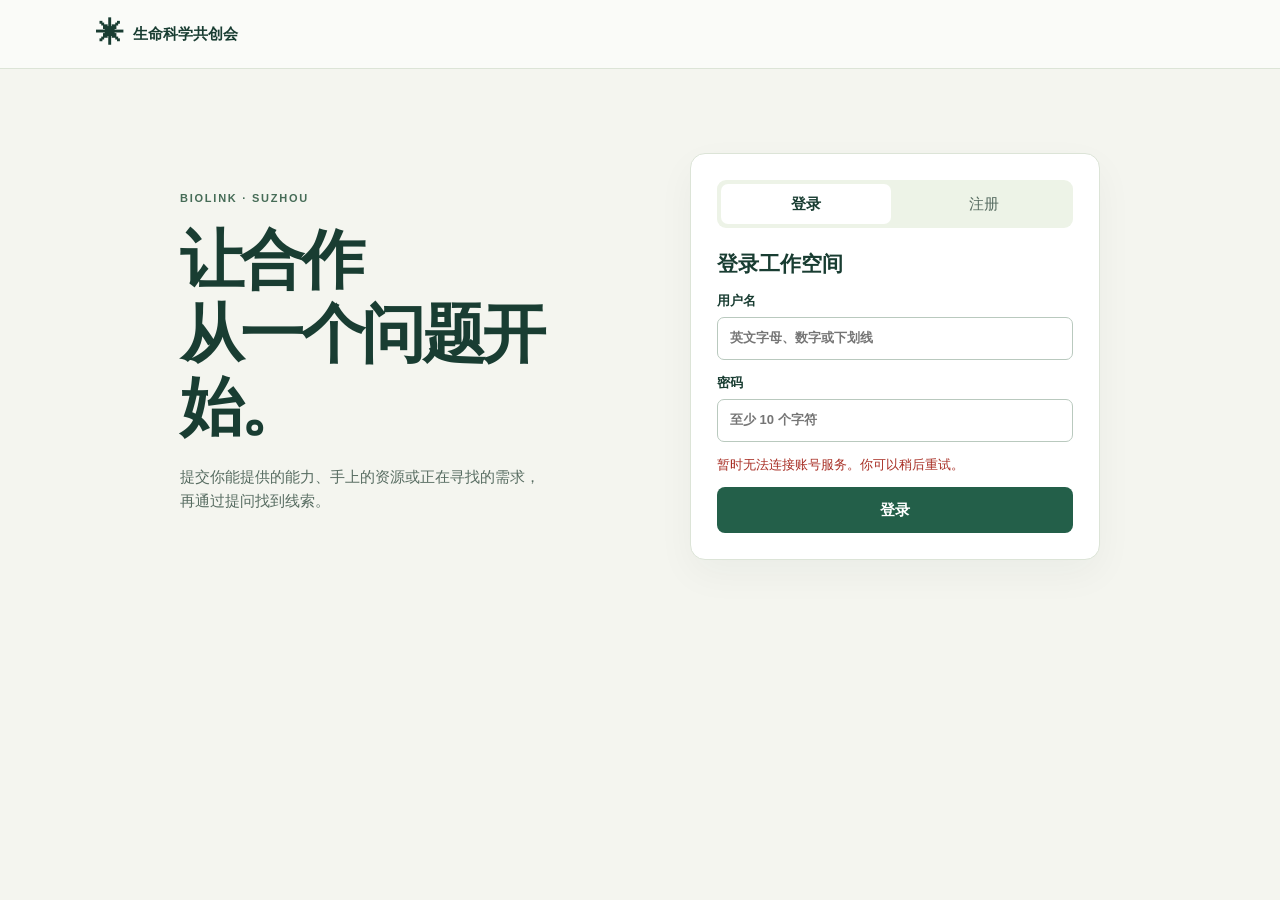
==== workspace.html @ dd8532dd "Add account login and unified BioLink workspace" ====
<!doctype html>
<html lang="zh-CN">
<head>
  <meta charset="utf-8"><meta name="viewport" content="width=device-width,initial-scale=1">
  <meta name="theme-color" content="#f4f5ef"><title>生命科学共创会 · BioLink</title>
  <link rel="stylesheet" href="style.css"><script src="app.js" defer></script>
</head>
<body>
<header><div class="bar"><div class="brand"><span aria-hidden="true">✳</span>生命科学共创会</div><div id="account" hidden><span id="username"></span><button id="logout" class="link" type="button">退出</button></div></div></header>
<main>
  <p id="loading" role="status">正在连接工作空间…</p>
  <section id="auth" class="auth" hidden>
    <div class="intro"><span class="kicker">BIOLINK · SUZHOU</span><h1>让合作<br>从一个问题开始。</h1><p>提交你能提供的能力、手上的资源或正在寻找的需求，再通过提问找到线索。</p></div>
    <div class="panel auth-panel">
      <div class="tabs" aria-label="账号操作"><button id="login-mode" type="button" aria-pressed="true">登录</button><button id="register-mode" type="button" aria-pressed="false">注册</button></div>
      <h2 id="auth-title">登录工作空间</h2>
      <form id="auth-form">
        <label>用户名<input name="name" required minlength="3" maxlength="32" pattern="[A-Za-z0-9_]+" autocomplete="username" placeholder="英文字母、数字或下划线"></label>
        <label>密码<input id="password" name="password" type="password" required minlength="10" maxlength="128" autocomplete="current-password" placeholder="至少 10 个字符"></label>
        <label id="confirm-field" hidden>确认密码<input id="confirm-password" type="password" autocomplete="new-password" maxlength="128"></label>
        <p class="message" id="auth-message" role="status"></p><button class="primary full" id="auth-submit">登录</button>
      </form>
    </div>
  </section>
  <section id="workspace" hidden>
    <div class="workspace-head"><span class="kicker">BIOLINK WORKSPACE</span><h1>提交资料，提问找答案</h1></div>
    <div class="layout">
      <section class="panel entry"><h2>提交资料</h2><p class="muted">选一个分类，简单说明你能提供什么，或正在寻找什么。</p>
        <form id="entry-form">
          <fieldset><legend>资料分类</legend><div class="choices"><label><input type="radio" name="type" value="能力" checked><span>能力</span></label><label><input type="radio" name="type" value="需求"><span>需求</span></label><label><input type="radio" name="type" value="资源"><span>资源</span></label></div></fieldset>
          <label>标题<input name="title" maxlength="60" required placeholder="例如：抗体药物临床前评价"></label>
          <label>说明<textarea name="detail" maxlength="1000" rows="4" required placeholder="写下方向、可交付内容或合作条件"></textarea></label>
          <label class="check"><input name="shared" type="checkbox"><span>允许其他注册用户通过问答看到这条资料的标题和说明</span></label>
          <p class="message" id="entry-message" role="status"></p><button class="primary full">提交资料</button>
        </form>
      </section>
      <section class="panel qa"><h2>提问与回答</h2><p class="muted">可查询自己的资料，以及其他用户主动共享的资料。</p>
        <div id="thread" role="log" aria-live="polite"><div id="welcome"><p>你想找什么？</p><div class="suggestions"><button type="button" data-question="汇总我的资料">汇总我的资料</button><button type="button" data-question="有哪些临床前能力？">有哪些临床前能力？</button><button type="button" data-question="有没有跨境 BD 资源？">有没有跨境 BD 资源？</button></div></div></div>
        <form id="ask-form"><label class="sr-only" for="question">你的问题</label><input id="question" name="question" maxlength="300" required placeholder="输入问题，例如：有哪些医疗器械注册资源？"><button class="primary">提问 ↑</button></form>
      </section>
    </div>
  </section>
</main>
</body></html>
---- style.css ----
:root{color-scheme:light;--bg:#f4f5ef;--paper:#fff;--ink:#193d32;--muted:#576c61;--line:#dce4d7;--soft:#edf3e7;--accent:#235f49;font:15px/1.6 Inter,'Segoe UI','Microsoft YaHei',sans-serif}*{box-sizing:border-box}[hidden]{display:none!important}body{margin:0;background:var(--bg);color:var(--ink)}header{background:#fafbf8;border-bottom:1px solid var(--line)}.bar{max-width:1140px;margin:auto;min-height:68px;display:flex;align-items:center;justify-content:space-between;padding:0 26px;gap:16px}.brand{display:flex;align-items:center;gap:9px;font-weight:750}.brand span{font-size:28px;line-height:1}.link{padding:6px 10px;background:transparent;color:var(--accent);border:0}.bar #account{display:flex;align-items:center;gap:12px;overflow-wrap:anywhere}main{max-width:1140px;margin:0 auto;padding:48px 26px 64px}.auth{display:grid;grid-template-columns:1fr minmax(320px,410px);gap:62px;align-items:center;margin:36px auto 0;max-width:920px}.intro{padding:24px 0}.kicker{font-size:11px;letter-spacing:.16em;font-weight:700;color:#466c57}.intro h1{font-size:clamp(38px,6vw,64px);line-height:1.15;letter-spacing:-.055em;margin:15px 0 20px}.intro p{max-width:360px;color:var(--muted)}.panel{background:var(--paper);border:1px solid var(--line);border-radius:15px;padding:26px}.auth-panel{box-shadow:0 14px 38px #1d38230b}.tabs,.choices,.suggestions{display:flex;gap:8px;flex-wrap:wrap}.tabs{background:var(--soft);border-radius:9px;padding:4px;margin-bottom:22px}.tabs button{flex:1;border:0;background:transparent;border-radius:7px;color:var(--muted);padding:8px}.tabs button[aria-pressed=true]{background:white;color:var(--ink);font-weight:650}.workspace-head{margin-bottom:24px}.workspace-head h1{font-size:clamp(26px,5vw,43px);margin:6px 0;line-height:1.25}.layout{display:grid;grid-template-columns:minmax(0,340px) minmax(0,1fr);gap:20px;align-items:start}h2{font-size:21px;line-height:1.35;margin:0 0 7px}.muted{color:var(--muted);font-size:13px;margin:0 0 16px}button,input,textarea{font:inherit}button{cursor:pointer}button:disabled{cursor:wait;opacity:.65}label,legend{font-size:13px;font-weight:650}form>label{display:block;margin:13px 0}input:not([type=checkbox]):not([type=radio]),textarea{width:100%;display:block;padding:10px 12px;color:var(--ink);background:#fff;border:1px solid #b9c9be;border-radius:7px;margin-top:5px;min-width:0}textarea{resize:vertical}input:focus-visible,textarea:focus-visible,button:focus-visible{outline:2px solid #217756;outline-offset:2px}.primary{background:var(--accent);color:#fff;border:0;border-radius:8px;padding:11px 16px;font-weight:650;white-space:nowrap}.primary:hover{background:#194b39}.full{width:100%}.message{min-height:1.6em;margin:8px 0 12px;font-size:13px;color:#335a44}.message.error{color:#a82f25}fieldset{border:0;padding:0;margin:0 0 8px}legend{padding:0;margin-bottom:6px}.choices label{position:relative;flex:1}.choices input{position:absolute;opacity:0}.choices span{display:block;text-align:center;padding:7px 9px;border:1px solid var(--line);border-radius:6px;cursor:pointer}.choices input:checked+span{background:var(--soft);border-color:#7fa38d}.choices input:focus-visible+span{outline:2px solid #217756;outline-offset:2px}form>.check{display:flex;align-items:flex-start;gap:8px;font-weight:400;color:var(--muted)}.check input{margin-top:4px;accent-color:var(--accent)}#thread{min-height:272px;max-height:55vh;overflow:auto;display:flex;flex-direction:column;gap:13px;padding:10px 4px 10px 0;overscroll-behavior:contain}#welcome{margin:auto;text-align:center;color:var(--muted)}#welcome p{font-size:20px;color:var(--ink);font-weight:650}.suggestions{justify-content:center}.suggestions button,.source button{background:var(--soft);border:1px solid var(--line);color:var(--ink);border-radius:6px;padding:6px 10px;font-size:12px}.bubble{max-width:94%;padding:12px 15px;border-radius:11px;background:#f1f5ee;white-space:pre-wrap;overflow-wrap:anywhere}.bubble.user{margin-left:auto;background:#235f49;color:white}.source{padding:10px 0;border-top:1px solid #cddbcf;margin-top:9px;white-space:normal}.source p{margin:4px 0;font-size:13px;white-space:pre-wrap}.source small{color:var(--muted)}#ask-form{display:flex;align-items:stretch;gap:8px;margin-top:14px}#ask-form input{margin:0}.sr-only{position:absolute;width:1px;height:1px;overflow:hidden;clip-path:inset(50%);white-space:nowrap}@media(max-width:740px){main{padding:25px 16px 40px}.bar{padding:0 16px}.auth,.layout{grid-template-columns:1fr;gap:16px;margin:0 auto}.auth{max-width:440px}.intro{padding:0}.intro h1{margin:8px 0;font-size:37px}.intro h1 br{display:none}.panel{padding:18px}#thread{min-height:200px}}
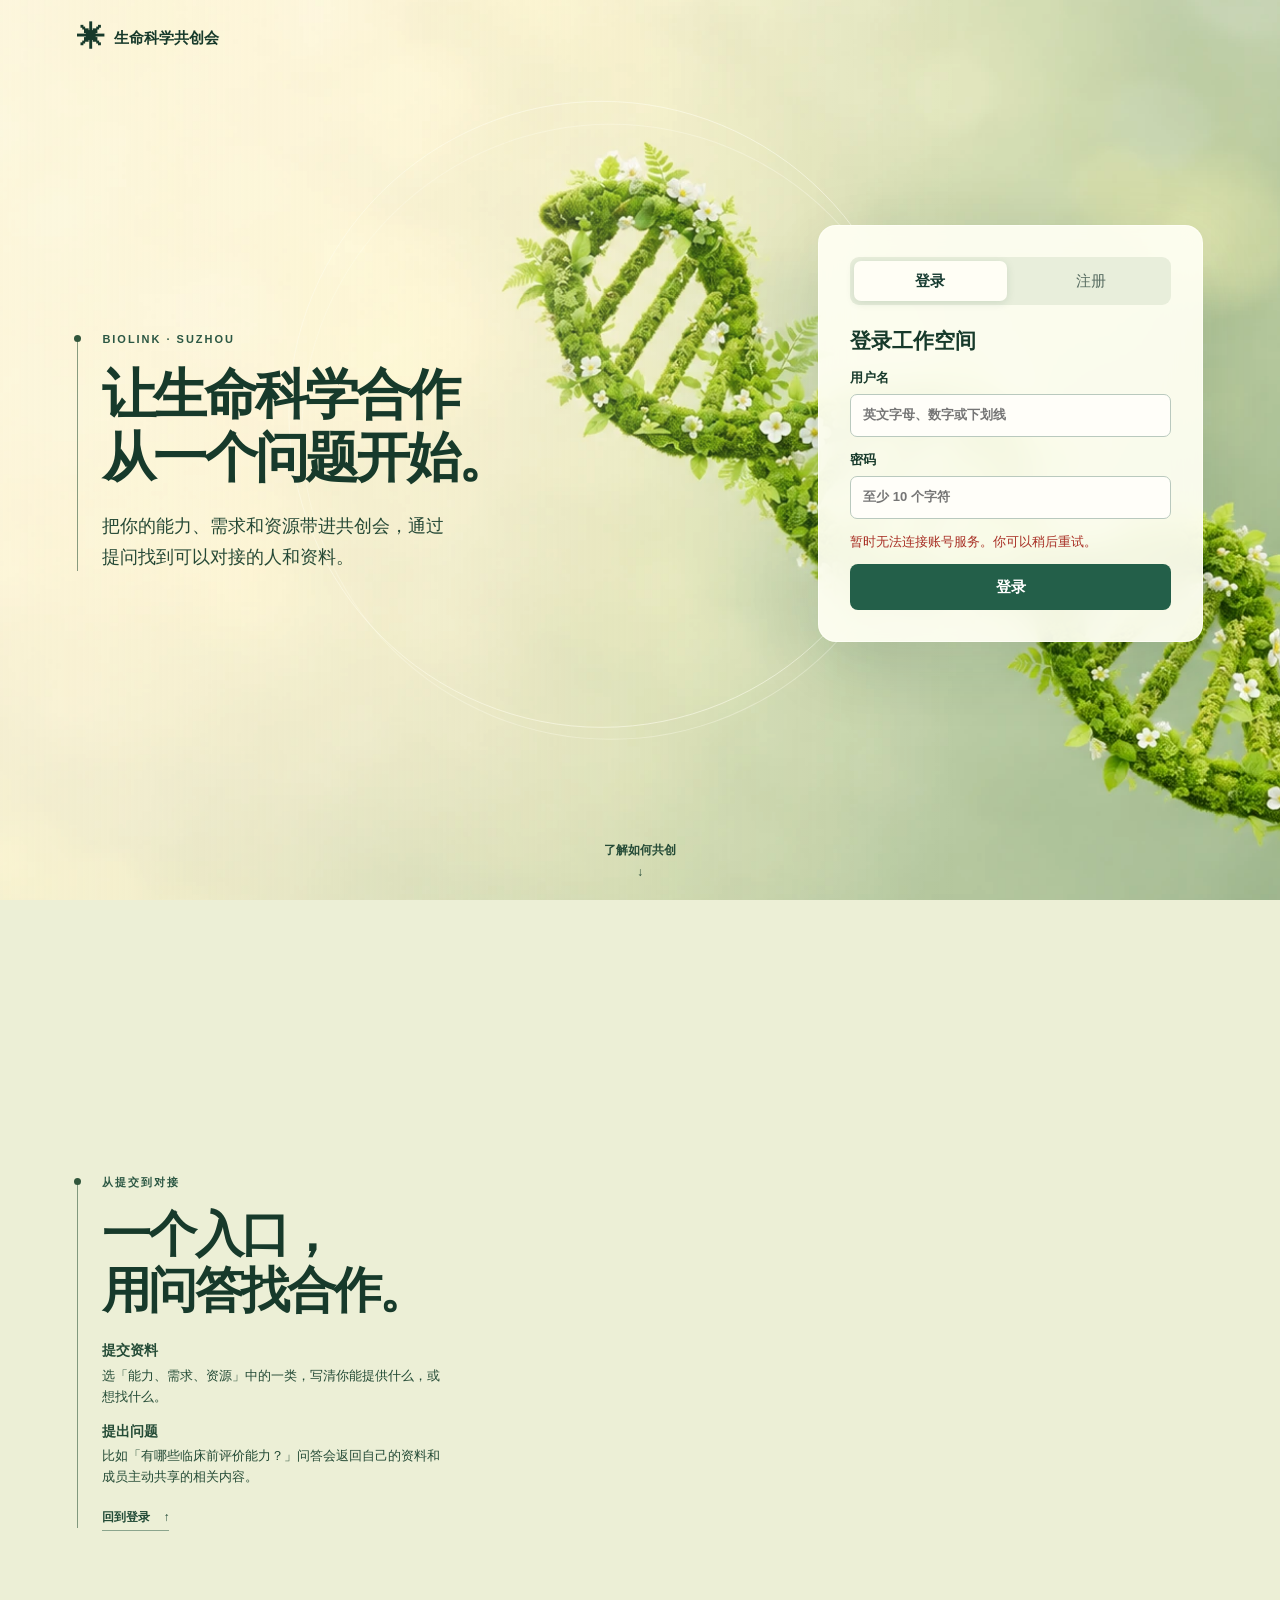
==== commit 08ba0eef: "Apply BioLink DNA artwork and smooth login-page scrolling" ====
--- a/workspace.html
+++ b/workspace.html
@@ -3,15 +3,28 @@
 <head>
   <meta charset="utf-8"><meta name="viewport" content="width=device-width,initial-scale=1">
   <meta name="theme-color" content="#f4f5ef"><title>生命科学共创会 · BioLink</title>
-  <link rel="stylesheet" href="style.css"><script src="app.js" defer></script>
+  <link rel="stylesheet" href="style.css"><link rel="stylesheet" href="landing.css"><script src="app.js" defer></script>
 </head>
 <body>
 <header><div class="bar"><div class="brand"><span aria-hidden="true">✳</span>生命科学共创会</div><div id="account" hidden><span id="username"></span><button id="logout" class="link" type="button">退出</button></div></div></header>
 <main>
   <p id="loading" role="status">正在连接工作空间…</p>
   <section id="auth" class="auth" hidden>
-    <div class="intro"><span class="kicker">BIOLINK · SUZHOU</span><h1>让合作<br>从一个问题开始。</h1><p>提交你能提供的能力、手上的资源或正在寻找的需求，再通过提问找到线索。</p></div>
-    <div class="panel auth-panel">
+    <div class="landing-art" aria-hidden="true">
+      <div class="landing-image landing-image--hero"></div>
+      <div class="landing-image landing-image--second"></div>
+      <div class="landing-orbit"></div>
+      <div class="landing-wash"></div>
+    </div>
+    <div class="landing-grid">
+      <section class="landing-scene landing-scene--first" aria-labelledby="landing-title">
+        <div class="landing-copy">
+          <p class="landing-eyebrow">BIOLINK · SUZHOU</p>
+          <h1 id="landing-title">让生命科学合作<br>从一个问题开始。</h1>
+          <p class="landing-lede">把你的能力、需求和资源带进共创会，通过提问找到可以对接的人和资料。</p>
+        </div>
+      </section>
+      <div class="landing-form-slot"><div class="panel auth-panel" id="auth-panel">
       <div class="tabs" aria-label="账号操作"><button id="login-mode" type="button" aria-pressed="true">登录</button><button id="register-mode" type="button" aria-pressed="false">注册</button></div>
       <h2 id="auth-title">登录工作空间</h2>
       <form id="auth-form">
@@ -20,6 +33,19 @@
         <label id="confirm-field" hidden>确认密码<input id="confirm-password" type="password" autocomplete="new-password" maxlength="128"></label>
         <p class="message" id="auth-message" role="status"></p><button class="primary full" id="auth-submit">登录</button>
       </form>
+      </div></div>
+      <a class="landing-browse" href="#how-it-works">了解如何共创 <span aria-hidden="true">↓</span></a>
+      <section id="how-it-works" class="landing-scene landing-scene--second" aria-labelledby="landing-how-title">
+        <div class="landing-copy">
+          <p class="landing-eyebrow">从提交到对接</p>
+          <h2 id="landing-how-title">一个入口，<br>用问答找合作。</h2>
+          <dl class="landing-steps">
+            <div><dt>提交资料</dt><dd>选「能力、需求、资源」中的一类，写清你能提供什么，或想找什么。</dd></div>
+            <div><dt>提出问题</dt><dd>比如「有哪些临床前评价能力？」问答会返回自己的资料和成员主动共享的相关内容。</dd></div>
+          </dl>
+          <a class="landing-return" href="#auth">回到登录 <span aria-hidden="true">↑</span></a>
+        </div>
+      </section>
     </div>
   </section>
   <section id="workspace" hidden>
--- a/landing.css
+++ b/landing.css
@@ -0,0 +1,73 @@
+body.is-landing { background: #ecefd6; color: #173a2b; }
+html:has(body.is-landing) { scroll-behavior: smooth; }
+body.is-landing > header { position: absolute; z-index: 2; inset: 0 0 auto; background: transparent; border: 0; }
+body.is-landing .bar { max-width: 1440px; padding-inline: clamp(24px, 6vw, 92px); min-height: 76px; }
+body.is-landing > main { max-width: none; padding: 0; }
+
+#auth.auth { position: relative; isolation: isolate; display: block; max-width: none; margin: 0; }
+.landing-art { position: fixed; z-index: -1; inset: 0; overflow: hidden; pointer-events: none; background: linear-gradient(112deg, #fff6da, #eff0d6 50%, #a8bea1); }
+.landing-image { position: absolute; inset: -12% -4%; background-repeat: no-repeat; background-size: cover; }
+.landing-image--hero { background-image: url('dna-hero.webp'); background-position: center 49%; transform: translate3d(0, var(--hero-y, 0%), 0); }
+.landing-image--second { background-image: url('dna-engine.webp'); background-position: center 48%; opacity: var(--blend, 0); transform: translate3d(0, var(--next-y, 8%), 0); }
+.landing-wash { position: absolute; inset: 0; background: linear-gradient(90deg,#faf5db83, #faf5db14 53%, transparent 75%); }
+.landing-orbit { position: absolute; width: min(49vw, 70svh); aspect-ratio: 1; left: 47%; top: 46%; border: 1px solid #fffff28a; border-radius: 50%; transform: translate(-50%, calc(-50% + var(--orbit-y, 0vh))); }
+.landing-orbit::after { content: ''; position: absolute; inset: 3.5% -1% -2% 2%; border-radius: 50%; border: 1px solid #ffffef59; }
+
+.landing-grid { position: relative; display: grid; grid-template-columns: minmax(0,1fr) minmax(308px,385px); grid-template-rows: minmax(100svh, auto) minmax(100svh, auto); gap: 0 clamp(38px,9vw,156px); width: min(100% - clamp(48px, 12vw, 184px), 1256px); margin: auto; }
+.landing-scene { display: grid; align-items: center; min-width: 0; padding-block: 100px 95px; }
+.landing-scene--first { grid-area: 1 / 1; }
+.landing-scene--second { grid-area: 2 / 1; }
+.landing-copy { position: relative; max-width: 590px; padding-left: clamp(16px, 2vw, 27px); }
+.landing-copy::before { content: ''; position: absolute; left: 0; top: 7px; bottom: 3px; width: 1px; background: #31563c91; }
+.landing-copy::after { content: ''; position: absolute; left: -3px; top: 4px; width: 7px; height: 7px; border-radius: 50%; background: #31563c; }
+.landing-eyebrow { margin: 0 0 14px; font-size: 11px; font-weight: 750; letter-spacing: .18em; color: #2b5743; }
+.landing-copy h1,.landing-copy h2 { margin: 0; font-weight: 680; font-size: clamp(34px, 4.25vw, 66px); line-height: 1.16; letter-spacing: -.06em; }
+.landing-copy h2 { font-size: clamp(31px, 3.8vw, 59px); }
+.landing-lede { max-width: 350px; margin: 22px 0 0; color: #264936; font-size: clamp(14px, 1.45vw, 18px); line-height: 1.75; }
+.landing-browse { position: absolute; z-index: 1; left: 50%; top: calc(100svh - 64px); transform: translateX(-50%); display: grid; justify-items: center; gap: 3px; color: #254b37; font-size: 12px; font-weight: 650; padding: 5px 11px; text-decoration: none; }
+.landing-browse span,.landing-return span { transition: transform 160ms ease-out; }
+.landing-browse:hover span { transform: translateY(3px); }
+.landing-steps { margin: 21px 0 16px; max-width: 345px; color: #244b36; }
+.landing-steps div + div { margin-top: 12px; }
+.landing-steps dt { font-weight: 750; font-size: 14px; }
+.landing-steps dd { margin: 3px 0 0; font-size: 13px; line-height: 1.65; }
+.landing-return { display: inline-flex; align-items: center; gap: 13px; color: #214a36; font-size: 12px; font-weight: 750; text-decoration: none; border-bottom: 1px solid #34634d86; padding-bottom: 3px; }
+.landing-return:hover span { transform: translateY(-3px); }
+
+.landing-form-slot { grid-area: 1 / 2 / 3 / 3; position: sticky; top: clamp(90px, 25svh, 270px); align-self: start; z-index: 1; }
+.landing-form-slot .auth-panel { padding: clamp(21px, 2.55vw, 31px); border-radius: 18px; border: 1px solid #fffff8c9; background: #fffff4eb; box-shadow: 0 20px 70px #123c2922; backdrop-filter: blur(16px); }
+.landing-form-slot .tabs { background: #e8eedb; }
+.landing-form-slot .tabs button[aria-pressed=true] { background: #fffef5; box-shadow: 0 2px 8px #1b4e3020; }
+.landing-form-slot input { background: #fffef9 !important; }
+
+@media (max-width: 900px) {
+  .landing-grid { gap: 0 30px; }
+  .landing-copy h1,.landing-copy h2 { letter-spacing: -.065em; }
+}
+@media (max-width: 740px) {
+  body.is-landing .bar { min-height: 65px; padding-inline: 20px; }
+  .landing-grid { width: min(100% - 36px, 465px); grid-template-columns: minmax(0, 1fr); grid-template-rows: auto auto auto auto; gap: 0; }
+  .landing-scene--first { grid-area: 1 / 1; padding: 100px 0 28px; }
+  .landing-scene--second { grid-area: 4 / 1; padding: 77px 0; min-height: 83svh; }
+  .landing-form-slot { grid-area: 2 / 1; position: static; }
+  .landing-browse { grid-area: 3 / 1; position: static; justify-self: center; transform: none; margin: 12px 0 10px; }
+  .landing-copy { padding-left: 15px; }
+  .landing-copy h1,.landing-copy h2 { font-size: clamp(31px, 8.25vw, 42px); }
+  .landing-eyebrow { margin-bottom: 10px; }
+  .landing-lede { margin-top: 12px; max-width: 300px; font-size: 14px; }
+  .landing-image--hero { inset: 8% -4% -12%; background-position: 54% 55%; }
+  .landing-image--second { background-position: 46% center; }
+  .landing-wash { background: linear-gradient(95deg,#faf5dcb5, #faf5dc76 52%, #faf5dc17); }
+  .landing-orbit { width: 76vw; left: 58%; top: 47%; }
+  .landing-form-slot .auth-panel { padding: 20px; }
+}
+@media (max-height: 630px) and (min-width: 741px) {
+  .landing-form-slot { top: 78px; }
+  .landing-grid { grid-template-rows: minmax(max(100svh, 545px), auto) minmax(100svh, auto); }
+  .landing-browse { top: calc(max(100svh, 545px) - 56px); }
+}
+@media (prefers-reduced-motion: reduce) {
+  html:has(body.is-landing) { scroll-behavior: auto; }
+  .landing-image,.landing-orbit,.landing-browse span,.landing-return span { transition: none; }
+  .landing-image--hero,.landing-image--second { transform: none; }
+}
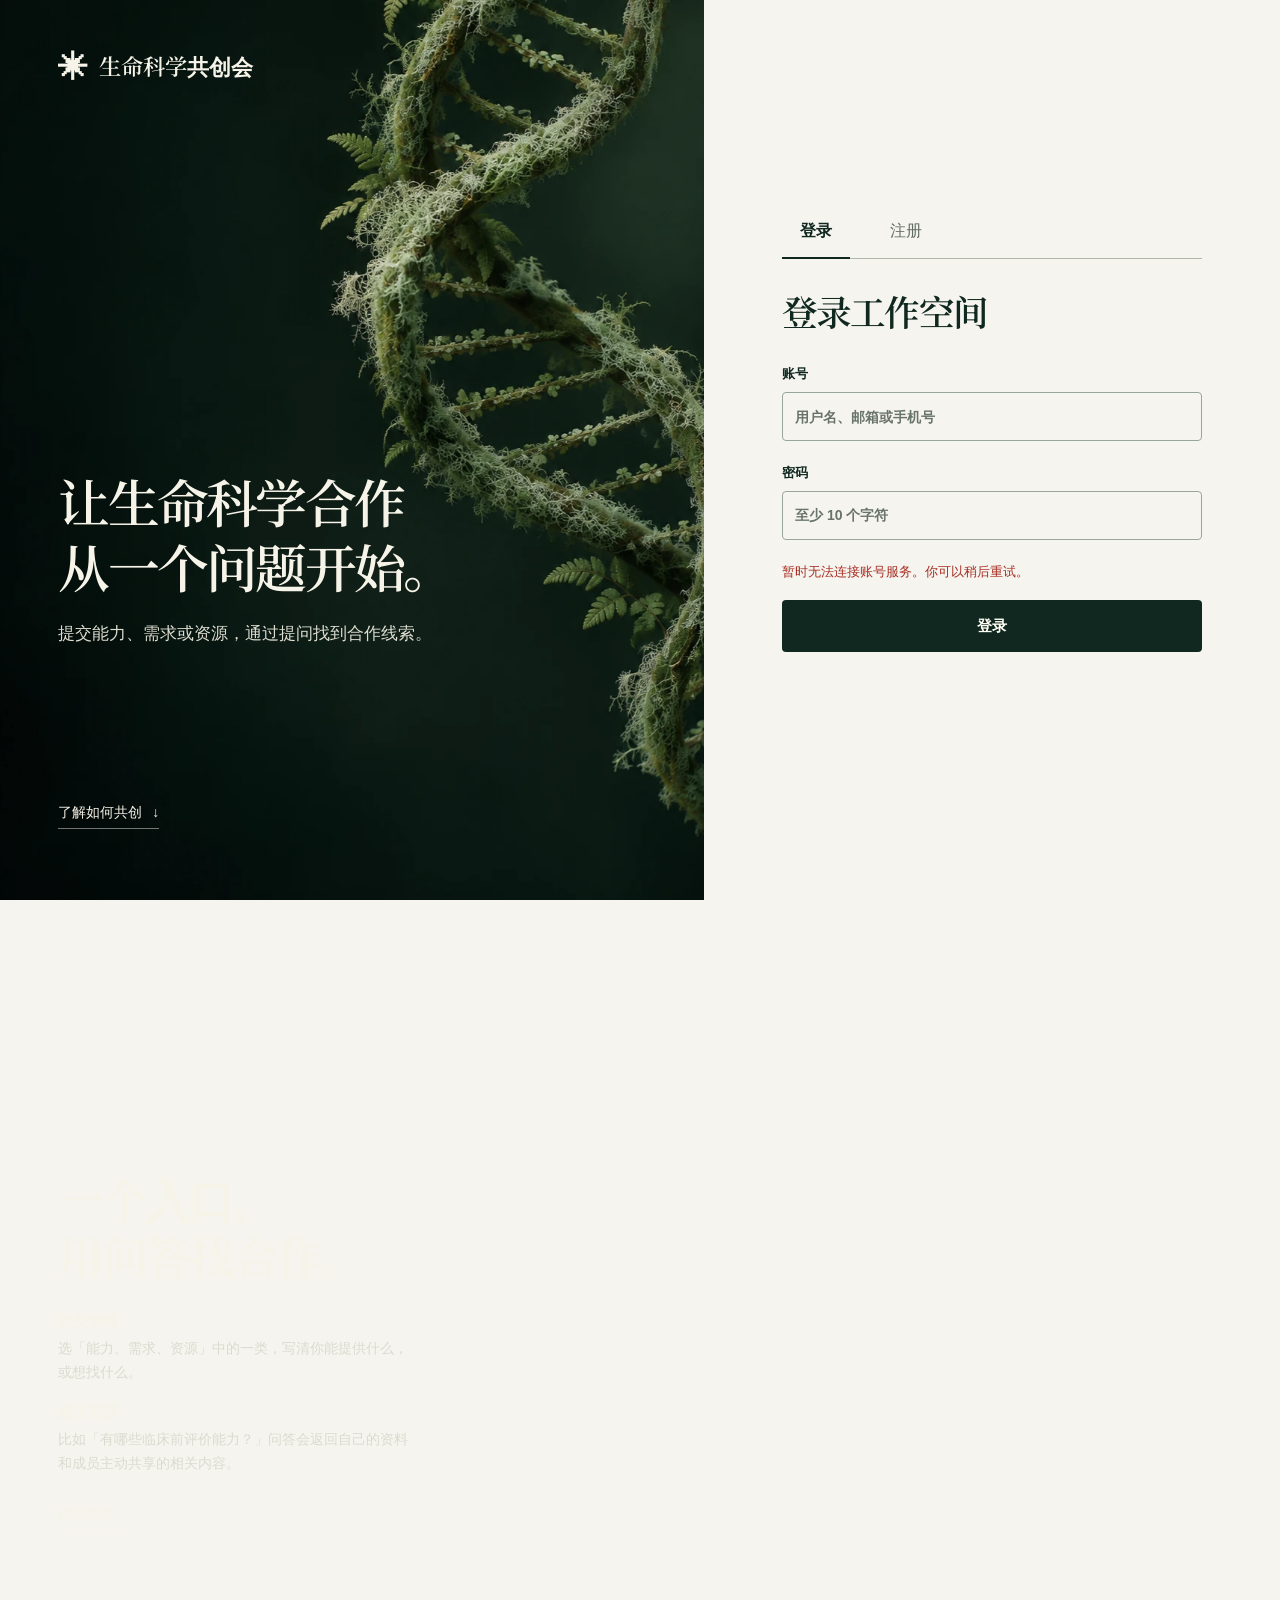
==== commit 9aa73387: "Redesign login and add verified email and phone registration" ====
--- a/workspace.html
+++ b/workspace.html
@@ -11,24 +11,31 @@
   <p id="loading" role="status">正在连接工作空间…</p>
   <section id="auth" class="auth" hidden>
     <div class="landing-art" aria-hidden="true">
-      <div class="landing-image landing-image--hero"></div>
-      <div class="landing-image landing-image--second"></div>
-      <div class="landing-orbit"></div>
-      <div class="landing-wash"></div>
+      <div class="landing-image"></div>
     </div>
     <div class="landing-grid">
       <section class="landing-scene landing-scene--first" aria-labelledby="landing-title">
         <div class="landing-copy">
-          <p class="landing-eyebrow">BIOLINK · SUZHOU</p>
           <h1 id="landing-title">让生命科学合作<br>从一个问题开始。</h1>
-          <p class="landing-lede">把你的能力、需求和资源带进共创会，通过提问找到可以对接的人和资料。</p>
+          <p class="landing-lede">提交能力、需求或资源，通过提问找到合作线索。</p>
         </div>
       </section>
       <div class="landing-form-slot"><div class="panel auth-panel" id="auth-panel">
       <div class="tabs" aria-label="账号操作"><button id="login-mode" type="button" aria-pressed="true">登录</button><button id="register-mode" type="button" aria-pressed="false">注册</button></div>
       <h2 id="auth-title">登录工作空间</h2>
       <form id="auth-form">
-        <label>用户名<input name="name" required minlength="3" maxlength="32" pattern="[A-Za-z0-9_]+" autocomplete="username" placeholder="英文字母、数字或下划线"></label>
+        <fieldset id="register-methods" hidden><legend class="sr-only">注册方式</legend><div class="register-methods">
+          <label><input type="radio" name="channel" value="email"><span>邮箱</span></label>
+          <label><input type="radio" name="channel" value="sms"><span>手机号</span></label>
+          <label id="legacy-method"><input type="radio" name="channel" value="username" checked><span>用户名</span></label>
+        </div></fieldset>
+        <label><span id="identity-label">账号</span><input id="identity" name="name" required maxlength="254" autocomplete="username" placeholder="用户名、邮箱或手机号"></label>
+        <div id="verification-field" hidden>
+          <label for="verification-code">验证码</label><div class="verification-row">
+            <input id="verification-code" name="code" inputmode="numeric" autocomplete="one-time-code" pattern="[0-9]{4,10}" maxlength="10" placeholder="输入收到的验证码"><button id="send-code" type="button">发送验证码</button>
+          </div>
+          <p class="message" id="verification-message" role="status"></p>
+        </div>
         <label>密码<input id="password" name="password" type="password" required minlength="10" maxlength="128" autocomplete="current-password" placeholder="至少 10 个字符"></label>
         <label id="confirm-field" hidden>确认密码<input id="confirm-password" type="password" autocomplete="new-password" maxlength="128"></label>
         <p class="message" id="auth-message" role="status"></p><button class="primary full" id="auth-submit">登录</button>
@@ -37,7 +44,6 @@
       <a class="landing-browse" href="#how-it-works">了解如何共创 <span aria-hidden="true">↓</span></a>
       <section id="how-it-works" class="landing-scene landing-scene--second" aria-labelledby="landing-how-title">
         <div class="landing-copy">
-          <p class="landing-eyebrow">从提交到对接</p>
           <h2 id="landing-how-title">一个入口，<br>用问答找合作。</h2>
           <dl class="landing-steps">
             <div><dt>提交资料</dt><dd>选「能力、需求、资源」中的一类，写清你能提供什么，或想找什么。</dd></div>
--- a/landing.css
+++ b/landing.css
@@ -1,73 +1,88 @@
-body.is-landing { background: #ecefd6; color: #173a2b; }
+@font-face {
+  font-family: 'BioLink Song';
+  src: url('biolink-serif.woff2') format('woff2');
+  font-weight: 600;
+  font-display: swap;
+}
+body.is-landing {
+  --paper: #f5f4ee;
+  --forest: #102820;
+  --ivory: #f6f3e8;
+  --line: #bfc5b9;
+  --edge: clamp(32px, 4.55vw, 75px);
+  --split: 55%;
+  --editorial: 'BioLink Song', 'Songti SC', SimSun, 'Noto Serif CJK SC', serif;
+  background: var(--paper);
+  color: var(--forest);
+}
 html:has(body.is-landing) { scroll-behavior: smooth; }
-body.is-landing > header { position: absolute; z-index: 2; inset: 0 0 auto; background: transparent; border: 0; }
-body.is-landing .bar { max-width: 1440px; padding-inline: clamp(24px, 6vw, 92px); min-height: 76px; }
+body.is-landing > header { position: absolute; z-index: 2; inset: 0 0 auto; background: none; border: 0; pointer-events: none; }
+body.is-landing .bar { max-width: none; padding: clamp(25px, 5.3vh, 58px) var(--edge) 0; min-height: 0; }
+body.is-landing .brand { color: var(--ivory); font-family: var(--editorial); font-weight: 600; font-size: clamp(16px, 1.74vw, 27px); gap: 11px; }
+body.is-landing .brand span { font-size: 1.35em; }
 body.is-landing > main { max-width: none; padding: 0; }
 
 #auth.auth { position: relative; isolation: isolate; display: block; max-width: none; margin: 0; }
-.landing-art { position: fixed; z-index: -1; inset: 0; overflow: hidden; pointer-events: none; background: linear-gradient(112deg, #fff6da, #eff0d6 50%, #a8bea1); }
-.landing-image { position: absolute; inset: -12% -4%; background-repeat: no-repeat; background-size: cover; }
-.landing-image--hero { background-image: url('dna-hero.webp'); background-position: center 49%; transform: translate3d(0, var(--hero-y, 0%), 0); }
-.landing-image--second { background-image: url('dna-engine.webp'); background-position: center 48%; opacity: var(--blend, 0); transform: translate3d(0, var(--next-y, 8%), 0); }
-.landing-wash { position: absolute; inset: 0; background: linear-gradient(90deg,#faf5db83, #faf5db14 53%, transparent 75%); }
-.landing-orbit { position: absolute; width: min(49vw, 70svh); aspect-ratio: 1; left: 47%; top: 46%; border: 1px solid #fffff28a; border-radius: 50%; transform: translate(-50%, calc(-50% + var(--orbit-y, 0vh))); }
-.landing-orbit::after { content: ''; position: absolute; inset: 3.5% -1% -2% 2%; border-radius: 50%; border: 1px solid #ffffef59; }
+.landing-art { position: fixed; z-index: -1; inset: 0 auto 0 0; width: var(--split); overflow: hidden; pointer-events: none; background: #0b211a; }
+.landing-image { position: absolute; inset: -6% 0; background: url('dna-editorial.webp') 52% 50% / cover no-repeat; transform: translate3d(0, var(--hero-y, 0%), 0) scale(1.04); }
+.landing-grid { position: relative; display: grid; grid-template-columns: var(--split) minmax(0, 1fr); grid-template-rows: minmax(max(100svh, 680px), auto) minmax(100svh, auto); }
+.landing-scene { min-width: 0; display: grid; color: var(--ivory); padding-inline: var(--edge) clamp(22px, 3.8vw, 62px); }
+.landing-scene--first { grid-area: 1 / 1; align-content: end; padding-block: 105px clamp(155px, 28svh, 305px); }
+.landing-scene--second { grid-area: 2 / 1; align-content: center; padding-block: 94px; }
+.landing-copy { max-width: 650px; }
+.landing-copy h1,.landing-copy h2,.landing-form-slot h2 { margin: 0; font-family: var(--editorial); font-weight: 600; letter-spacing: -.052em; line-height: 1.24; }
+.landing-copy h1 { font-size: clamp(32px, 4.05vw, 64px); }
+.landing-copy h2 { font-size: clamp(30px, 3.6vw, 54px); }
+.landing-lede { margin: 21px 0 0; color: #deded1; font-size: clamp(13px, 1.32vw, 19px); line-height: 1.72; }
+.landing-browse { grid-area: 1 / 1; z-index: 1; place-self: end start; margin: 0 0 clamp(42px, 7.9svh, 84px) var(--edge); }
+.landing-browse,.landing-return { display: inline-flex; align-items: center; gap: 10px; color: var(--ivory); font-size: 14px; text-decoration: none; padding: 0 0 5px; border-bottom: 1px solid #f6f3e877; }
+.landing-browse:hover,.landing-return:hover { border-bottom-color: var(--ivory); }
+.landing-browse:focus-visible,.landing-return:focus-visible { outline-color: var(--ivory); }
+.landing-steps { margin: 25px 0; max-width: 354px; }
+.landing-steps div + div { margin-top: 16px; }
+.landing-steps dt { font-weight: 650; font-size: 15px; }
+.landing-steps dd { margin: 4px 0 0; font-size: 14px; line-height: 1.7; color: #dadbd0; }
 
-.landing-grid { position: relative; display: grid; grid-template-columns: minmax(0,1fr) minmax(308px,385px); grid-template-rows: minmax(100svh, auto) minmax(100svh, auto); gap: 0 clamp(38px,9vw,156px); width: min(100% - clamp(48px, 12vw, 184px), 1256px); margin: auto; }
-.landing-scene { display: grid; align-items: center; min-width: 0; padding-block: 100px 95px; }
-.landing-scene--first { grid-area: 1 / 1; }
-.landing-scene--second { grid-area: 2 / 1; }
-.landing-copy { position: relative; max-width: 590px; padding-left: clamp(16px, 2vw, 27px); }
-.landing-copy::before { content: ''; position: absolute; left: 0; top: 7px; bottom: 3px; width: 1px; background: #31563c91; }
-.landing-copy::after { content: ''; position: absolute; left: -3px; top: 4px; width: 7px; height: 7px; border-radius: 50%; background: #31563c; }
-.landing-eyebrow { margin: 0 0 14px; font-size: 11px; font-weight: 750; letter-spacing: .18em; color: #2b5743; }
-.landing-copy h1,.landing-copy h2 { margin: 0; font-weight: 680; font-size: clamp(34px, 4.25vw, 66px); line-height: 1.16; letter-spacing: -.06em; }
-.landing-copy h2 { font-size: clamp(31px, 3.8vw, 59px); }
-.landing-lede { max-width: 350px; margin: 22px 0 0; color: #264936; font-size: clamp(14px, 1.45vw, 18px); line-height: 1.75; }
-.landing-browse { position: absolute; z-index: 1; left: 50%; top: calc(100svh - 64px); transform: translateX(-50%); display: grid; justify-items: center; gap: 3px; color: #254b37; font-size: 12px; font-weight: 650; padding: 5px 11px; text-decoration: none; }
-.landing-browse span,.landing-return span { transition: transform 160ms ease-out; }
-.landing-browse:hover span { transform: translateY(3px); }
-.landing-steps { margin: 21px 0 16px; max-width: 345px; color: #244b36; }
-.landing-steps div + div { margin-top: 12px; }
-.landing-steps dt { font-weight: 750; font-size: 14px; }
-.landing-steps dd { margin: 3px 0 0; font-size: 13px; line-height: 1.65; }
-.landing-return { display: inline-flex; align-items: center; gap: 13px; color: #214a36; font-size: 12px; font-weight: 750; text-decoration: none; border-bottom: 1px solid #34634d86; padding-bottom: 3px; }
-.landing-return:hover span { transform: translateY(-3px); }
+.landing-form-slot { grid-area: 1 / 2 / 3 / 3; position: sticky; top: clamp(26px, calc((100svh - 480px) / 2), 300px); align-self: start; justify-self: center; width: min(100% - clamp(44px, 10vw, 195px), 420px); }
+.landing-form-slot .auth-panel { padding: 0; border: 0; border-radius: 0; background: none; box-shadow: none; }
+.landing-form-slot .tabs { gap: 22px; padding: 0; margin: 0 0 clamp(25px, 3.4vh, 38px); border-bottom: 1px solid #b0b8aa; border-radius: 0; background: transparent; }
+.landing-form-slot .tabs button { flex: none; min-width: 68px; color: #626d62; padding: 8px 7px 13px; font-size: 16px; border-bottom: 2px solid transparent; margin-bottom: -1px; border-radius: 0; }
+.landing-form-slot .tabs button[aria-pressed=true] { background: transparent; color: var(--forest); border-bottom-color: var(--forest); }
+.landing-form-slot h2 { margin-bottom: 31px; font-size: clamp(29px, 2.78vw, 43px); }
+.landing-form-slot form > label { margin: 22px 0; color: var(--forest); }
+.landing-form-slot input:not([type=radio]) { height: 49px; margin-top: 7px; padding: 9px 12px; color: var(--forest); background: transparent; border-color: #98a59a; border-radius: 4px; font-size: 14px; }
+.landing-form-slot input::placeholder { color: #687369; }
+.landing-form-slot .primary { min-height: 52px; border-radius: 4px; background: var(--forest); color: #fffdf3; }
+.landing-form-slot .primary:hover { background: #214536; }
+.landing-form-slot .message:empty { min-height: 0; margin: 0; }
+.landing-form-slot #auth-submit { margin-top: 5px; }
+.register-methods { display: flex; gap: 18px; flex-wrap: wrap; }
+.register-methods label { cursor: pointer; color: #52635a; }
+.register-methods input { margin: 0 4px 0 0; accent-color: var(--forest); }
+.verification-row { display: grid; grid-template-columns: minmax(0, 1fr) max-content; align-items: stretch; gap: 9px; margin-top: 7px; }
+.landing-form-slot .verification-row input { margin: 0; }
+#send-code { padding: 0 11px; border: 1px solid #a2afa4; border-radius: 4px; background: transparent; color: var(--forest); font-size: 12px; }
+#send-code:disabled { cursor: default; }
+#verification-message { color: #4d5e52; }
 
-.landing-form-slot { grid-area: 1 / 2 / 3 / 3; position: sticky; top: clamp(90px, 25svh, 270px); align-self: start; z-index: 1; }
-.landing-form-slot .auth-panel { padding: clamp(21px, 2.55vw, 31px); border-radius: 18px; border: 1px solid #fffff8c9; background: #fffff4eb; box-shadow: 0 20px 70px #123c2922; backdrop-filter: blur(16px); }
-.landing-form-slot .tabs { background: #e8eedb; }
-.landing-form-slot .tabs button[aria-pressed=true] { background: #fffef5; box-shadow: 0 2px 8px #1b4e3020; }
-.landing-form-slot input { background: #fffef9 !important; }
-
-@media (max-width: 900px) {
-  .landing-grid { gap: 0 30px; }
-  .landing-copy h1,.landing-copy h2 { letter-spacing: -.065em; }
-}
 @media (max-width: 740px) {
-  body.is-landing .bar { min-height: 65px; padding-inline: 20px; }
-  .landing-grid { width: min(100% - 36px, 465px); grid-template-columns: minmax(0, 1fr); grid-template-rows: auto auto auto auto; gap: 0; }
-  .landing-scene--first { grid-area: 1 / 1; padding: 100px 0 28px; }
-  .landing-scene--second { grid-area: 4 / 1; padding: 77px 0; min-height: 83svh; }
-  .landing-form-slot { grid-area: 2 / 1; position: static; }
-  .landing-browse { grid-area: 3 / 1; position: static; justify-self: center; transform: none; margin: 12px 0 10px; }
-  .landing-copy { padding-left: 15px; }
-  .landing-copy h1,.landing-copy h2 { font-size: clamp(31px, 8.25vw, 42px); }
-  .landing-eyebrow { margin-bottom: 10px; }
-  .landing-lede { margin-top: 12px; max-width: 300px; font-size: 14px; }
-  .landing-image--hero { inset: 8% -4% -12%; background-position: 54% 55%; }
-  .landing-image--second { background-position: 46% center; }
-  .landing-wash { background: linear-gradient(95deg,#faf5dcb5, #faf5dc76 52%, #faf5dc17); }
-  .landing-orbit { width: 76vw; left: 58%; top: 47%; }
-  .landing-form-slot .auth-panel { padding: 20px; }
-}
-@media (max-height: 630px) and (min-width: 741px) {
-  .landing-form-slot { top: 78px; }
-  .landing-grid { grid-template-rows: minmax(max(100svh, 545px), auto) minmax(100svh, auto); }
-  .landing-browse { top: calc(max(100svh, 545px) - 56px); }
+  body.is-landing .bar { padding: 24px 24px 0; }
+  body.is-landing .brand { font-size: 17px; }
+  .landing-grid { grid-template-columns: minmax(0, 1fr); grid-template-rows: auto auto auto auto; background: var(--paper); }
+  .landing-art { display: none; }
+  .landing-scene { padding-inline: 24px; background: #0b211a url('dna-editorial.webp') 56% 35% / cover no-repeat; }
+  .landing-scene--first { grid-area: 1 / 1; min-height: 300px; padding-block: 93px 32px; }
+  .landing-copy h1,.landing-copy h2 { font-size: clamp(31px, 8.8vw, 43px); }
+  .landing-lede { margin-top: 12px; }
+  .landing-form-slot { grid-area: 2 / 1; width: min(100% - 48px, 430px); padding-block: 25px 31px; position: static; }
+  .landing-form-slot .tabs { margin-bottom: 19px; }
+  .landing-form-slot h2 { margin-bottom: 20px; }
+  .landing-form-slot form > label { margin: 15px 0; }
+  .landing-browse { grid-area: 3 / 1; justify-self: center; color: var(--forest); border-bottom-color: #a3b0a6; margin: 0 0 26px; }
+  .landing-browse:hover { border-bottom-color: var(--forest); }
+  .landing-scene--second { grid-area: 4 / 1; padding-block: 58px; min-height: 430px; }
 }
 @media (prefers-reduced-motion: reduce) {
   html:has(body.is-landing) { scroll-behavior: auto; }
-  .landing-image,.landing-orbit,.landing-browse span,.landing-return span { transition: none; }
-  .landing-image--hero,.landing-image--second { transform: none; }
-}
+  .landing-image { transform: none; }
+}
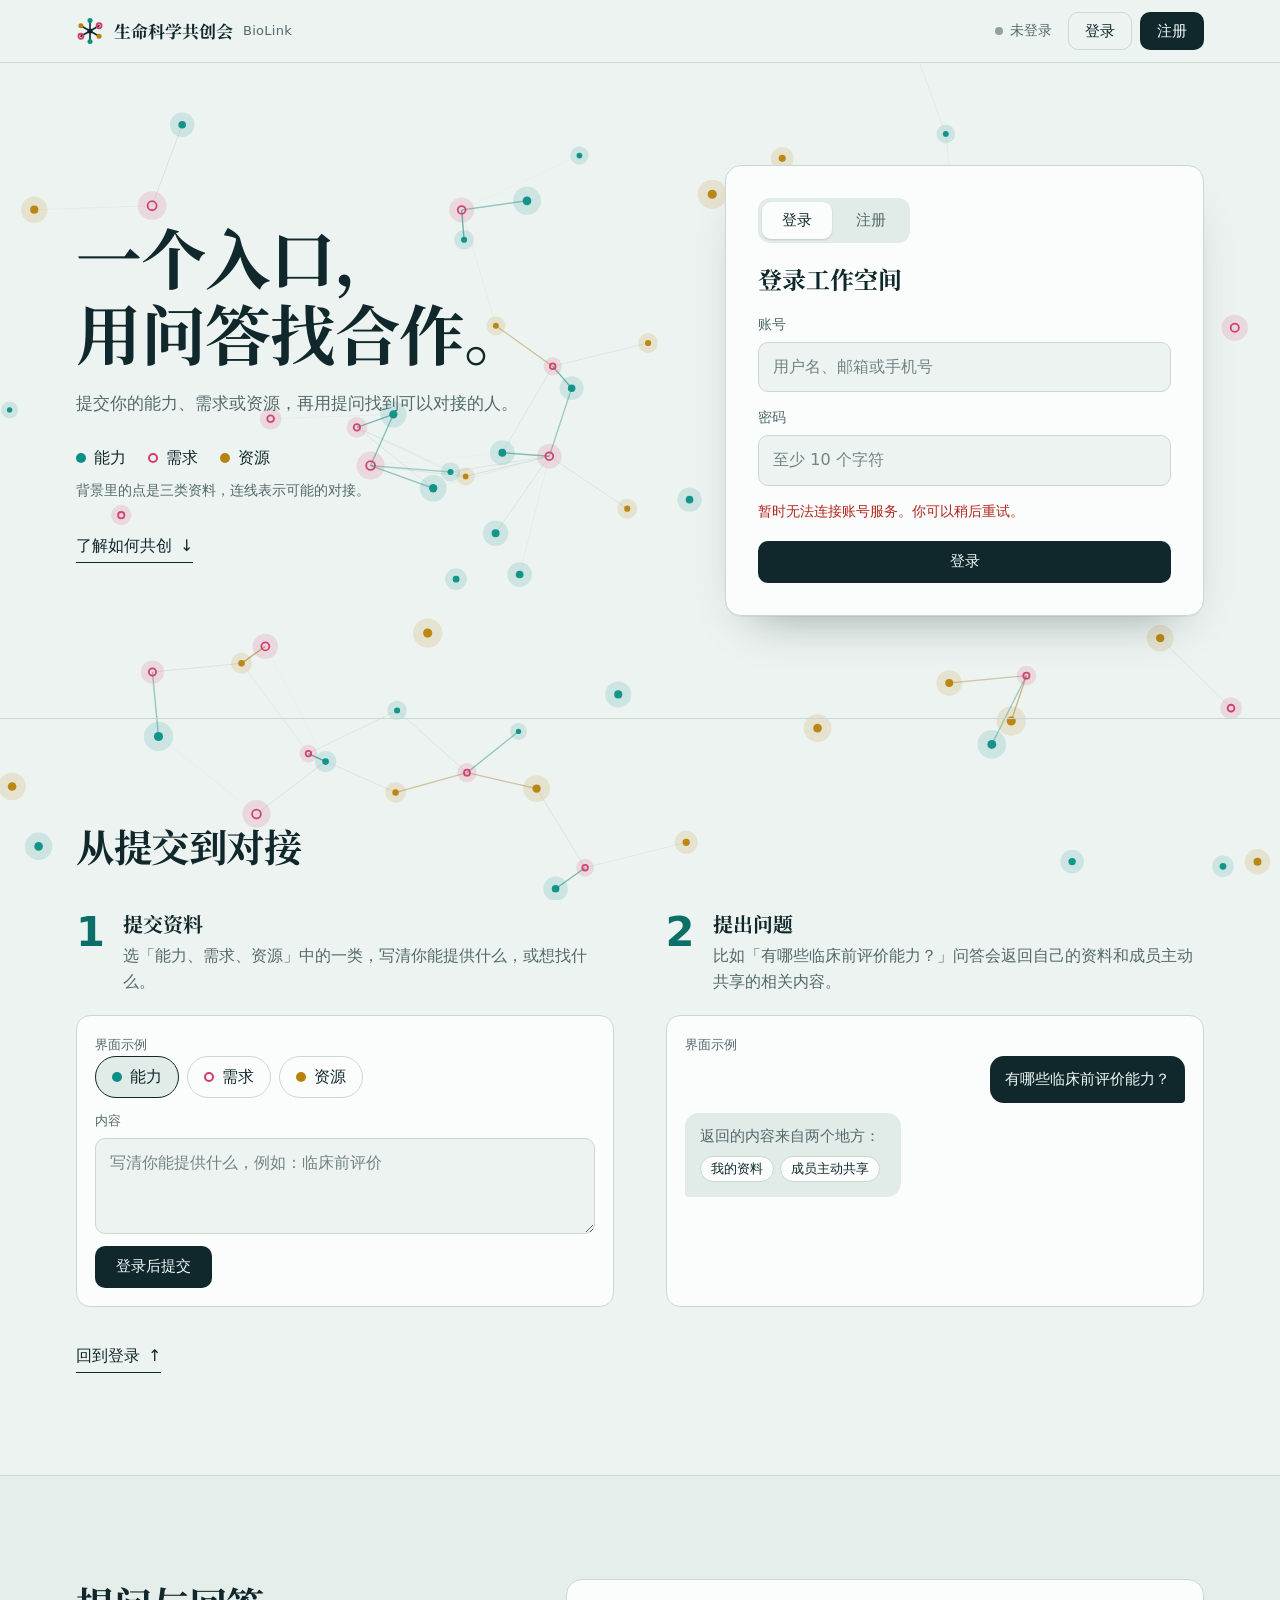
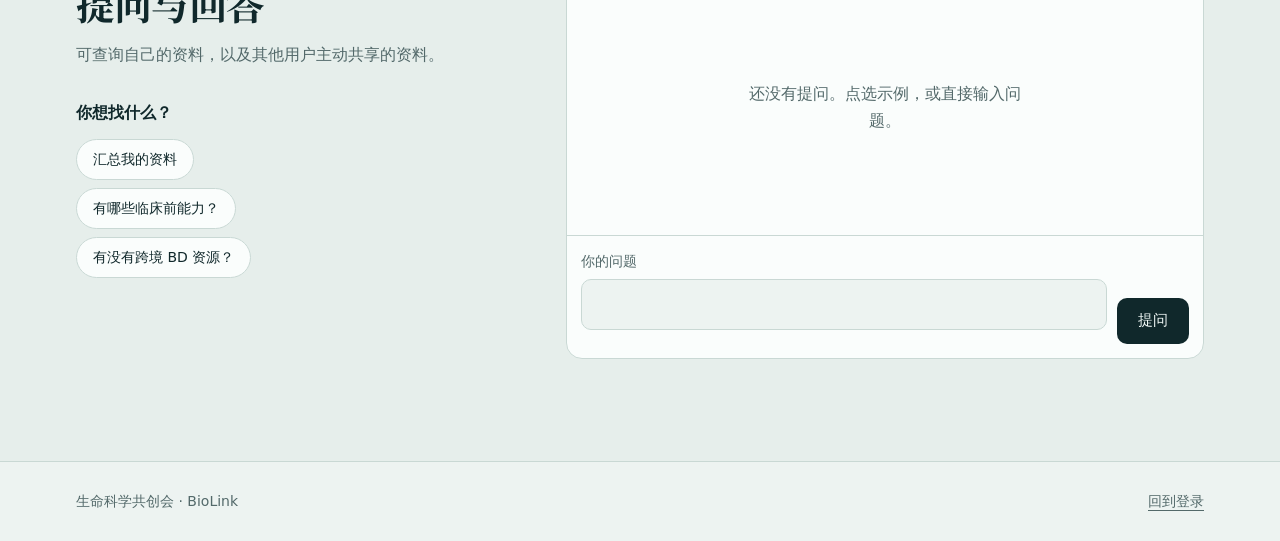
==== commit 2aa64529: "Sync Claude network interface for BioLink" ====
--- a/workspace.html
+++ b/workspace.html
@@ -2,25 +2,46 @@
 <html lang="zh-CN">
 <head>
   <meta charset="utf-8"><meta name="viewport" content="width=device-width,initial-scale=1">
-  <meta name="theme-color" content="#f4f5ef"><title>生命科学共创会 · BioLink</title>
-  <link rel="stylesheet" href="style.css"><link rel="stylesheet" href="landing.css"><script src="app.js" defer></script>
+  <meta name="theme-color" content="#edf3f1" media="(prefers-color-scheme: light)">
+  <meta name="theme-color" content="#0a191c" media="(prefers-color-scheme: dark)">
+  <title>生命科学共创会 · BioLink</title>
+  <link rel="stylesheet" href="style.css"><script src="app.js" defer></script><script src="ui.js" defer></script>
 </head>
 <body>
-<header><div class="bar"><div class="brand"><span aria-hidden="true">✳</span>生命科学共创会</div><div id="account" hidden><span id="username"></span><button id="logout" class="link" type="button">退出</button></div></div></header>
+<canvas id="net" aria-hidden="true"></canvas>
+<header class="site-head"><div class="bar">
+  <div class="brand">
+    <svg width="28" height="28" viewBox="0 0 28 28" aria-hidden="true">
+      <g stroke="currentColor" stroke-width="1.6" stroke-linecap="round">
+        <line x1="14" y1="14" x2="14" y2="3.5"/><line x1="14" y1="14" x2="23.1" y2="8.75"/><line x1="14" y1="14" x2="23.1" y2="19.25"/>
+        <line x1="14" y1="14" x2="14" y2="24.5"/><line x1="14" y1="14" x2="4.9" y2="19.25"/><line x1="14" y1="14" x2="4.9" y2="8.75"/>
+      </g>
+      <circle cx="14" cy="3.5" r="2.5" fill="var(--cap)"/><circle cx="23.1" cy="8.75" r="2.5" fill="none" stroke="var(--need)" stroke-width="1.8"/>
+      <circle cx="23.1" cy="19.25" r="2.5" fill="var(--res)"/><circle cx="14" cy="24.5" r="2.5" fill="var(--cap)"/>
+      <circle cx="4.9" cy="19.25" r="2.5" fill="none" stroke="var(--need)" stroke-width="1.8"/><circle cx="4.9" cy="8.75" r="2.5" fill="var(--res)"/>
+      <circle cx="14" cy="14" r="2.6" fill="currentColor"/>
+    </svg>
+    <span>生命科学共创会</span><small>BioLink</small>
+  </div>
+  <div class="head-actions"><span class="head-status">未登录</span><a class="btn btn-ghost" href="#auth" data-mode="login">登录</a><a class="btn btn-solid" href="#auth" data-mode="register">注册</a></div>
+  <div id="account" hidden><span id="username"></span><button id="logout" class="link" type="button">退出</button></div>
+</div></header>
 <main>
   <p id="loading" role="status">正在连接工作空间…</p>
   <section id="auth" class="auth" hidden>
-    <div class="landing-art" aria-hidden="true">
-      <div class="landing-image"></div>
-    </div>
-    <div class="landing-grid">
-      <section class="landing-scene landing-scene--first" aria-labelledby="landing-title">
-        <div class="landing-copy">
-          <h1 id="landing-title">让生命科学合作<br>从一个问题开始。</h1>
-          <p class="landing-lede">提交能力、需求或资源，通过提问找到合作线索。</p>
-        </div>
-      </section>
-      <div class="landing-form-slot"><div class="panel auth-panel" id="auth-panel">
+    <div class="hero"><div class="wrap hero-grid">
+      <div class="hero-copy">
+        <h1 id="landing-title">一个入口，<br>用问答找合作。</h1>
+        <p class="lede">提交你的能力、需求或资源，再用提问找到可以对接的人。</p>
+        <ul class="legend" aria-label="三类资料">
+          <li><i style="--c: var(--cap)"></i>能力</li>
+          <li><i class="ring" style="--c: var(--need)"></i>需求</li>
+          <li><i style="--c: var(--res)"></i>资源</li>
+        </ul>
+        <p class="legend-note">背景里的点是三类资料，连线表示可能的对接。</p>
+        <a class="down-link" href="#how-it-works">了解如何共创 <span aria-hidden="true">↓</span></a>
+      </div>
+      <div class="panel auth-panel" id="auth-panel">
       <div class="tabs" aria-label="账号操作"><button id="login-mode" type="button" aria-pressed="true">登录</button><button id="register-mode" type="button" aria-pressed="false">注册</button></div>
       <h2 id="auth-title">登录工作空间</h2>
       <form id="auth-form">
@@ -40,21 +61,79 @@
         <label id="confirm-field" hidden>确认密码<input id="confirm-password" type="password" autocomplete="new-password" maxlength="128"></label>
         <p class="message" id="auth-message" role="status"></p><button class="primary full" id="auth-submit">登录</button>
       </form>
-      </div></div>
-      <a class="landing-browse" href="#how-it-works">了解如何共创 <span aria-hidden="true">↓</span></a>
-      <section id="how-it-works" class="landing-scene landing-scene--second" aria-labelledby="landing-how-title">
-        <div class="landing-copy">
-          <h2 id="landing-how-title">一个入口，<br>用问答找合作。</h2>
-          <dl class="landing-steps">
-            <div><dt>提交资料</dt><dd>选「能力、需求、资源」中的一类，写清你能提供什么，或想找什么。</dd></div>
-            <div><dt>提出问题</dt><dd>比如「有哪些临床前评价能力？」问答会返回自己的资料和成员主动共享的相关内容。</dd></div>
-          </dl>
-          <a class="landing-return" href="#auth">回到登录 <span aria-hidden="true">↑</span></a>
+      </div>
+    </div></div>
+
+    <section id="how-it-works" class="section" aria-labelledby="landing-how-title"><div class="wrap">
+      <h2 class="sec-title" id="landing-how-title">从提交到对接</h2>
+      <div class="steps">
+        <article class="step">
+          <div class="step-head">
+            <span class="step-no" aria-hidden="true">1</span>
+            <div>
+              <h3>提交资料</h3>
+              <p>选「能力、需求、资源」中的一类，写清你能提供什么，或想找什么。</p>
+            </div>
+          </div>
+          <div class="demo">
+            <p class="demo-tag">界面示例</p>
+            <div class="kinds" role="radiogroup" aria-label="资料类型">
+              <label class="kind"><input type="radio" name="demo-kind" value="cap" checked><span class="chip"><i class="dot" style="--c: var(--cap)"></i>能力</span></label>
+              <label class="kind"><input type="radio" name="demo-kind" value="need"><span class="chip"><i class="dot ring" style="--c: var(--need)"></i>需求</span></label>
+              <label class="kind"><input type="radio" name="demo-kind" value="res"><span class="chip"><i class="dot" style="--c: var(--res)"></i>资源</span></label>
+            </div>
+            <label for="demo-text" class="demo-tag">内容</label>
+            <textarea id="demo-text" placeholder="写清你能提供什么，例如：临床前评价"></textarea>
+            <a class="btn btn-solid" href="#auth" data-mode="login">登录后提交</a>
+          </div>
+        </article>
+        <article class="step">
+          <div class="step-head">
+            <span class="step-no" aria-hidden="true">2</span>
+            <div>
+              <h3>提出问题</h3>
+              <p>比如「有哪些临床前评价能力？」问答会返回自己的资料和成员主动共享的相关内容。</p>
+            </div>
+          </div>
+          <div class="demo">
+            <p class="demo-tag">界面示例</p>
+            <div class="convo">
+              <div class="bubble me">有哪些临床前评价能力？</div>
+              <div class="bubble sys">
+                <p>返回的内容来自两个地方：</p>
+                <span class="tag">我的资料</span><span class="tag">成员主动共享</span>
+              </div>
+            </div>
+          </div>
+        </article>
+      </div>
+      <div class="back-row"><a class="landing-return" href="#auth" data-mode="login">回到登录 <span aria-hidden="true">↑</span></a></div>
+    </div></section>
+
+    <section class="section band" id="ask"><div class="wrap ask">
+      <div class="ask-intro">
+        <h2 class="sec-title">提问与回答</h2>
+        <p>可查询自己的资料，以及其他用户主动共享的资料。</p>
+        <h3 class="prompt-label">你想找什么？</h3>
+        <div class="chips">
+          <button class="chip-btn" type="button">汇总我的资料</button>
+          <button class="chip-btn" type="button">有哪些临床前能力？</button>
+          <button class="chip-btn" type="button">有没有跨境 BD 资源？</button>
         </div>
-      </section>
-    </div>
+      </div>
+      <div class="panel demo-panel">
+        <div class="log" id="demo-log" aria-live="polite">
+          <p class="log-empty" id="demo-log-empty">还没有提问。点选示例，或直接输入问题。</p>
+        </div>
+        <form class="demo-ask" id="demo-ask-form" novalidate>
+          <label>你的问题<input type="text" id="demo-q" maxlength="300" autocomplete="off"></label>
+          <button class="btn btn-solid" type="submit">提问</button>
+        </form>
+      </div>
+    </div></section>
   </section>
-  <section id="workspace" hidden>
+
+  <section id="workspace" class="wrap" hidden>
     <div class="workspace-head"><span class="kicker">BIOLINK WORKSPACE</span><h1>提交资料，提问找答案</h1></div>
     <div class="layout">
       <section class="panel entry"><h2>提交资料</h2><p class="muted">选一个分类，简单说明你能提供什么，或正在寻找什么。</p>
@@ -73,4 +152,5 @@
     </div>
   </section>
 </main>
+<footer class="site-foot"><div class="wrap"><span>生命科学共创会 · BioLink</span><a class="foot-login" href="#auth" data-mode="login">回到登录</a></div></footer>
 </body></html>
--- a/style.css
+++ b/style.css
@@ -1 +1,248 @@
-:root{color-scheme:light;--bg:#f4f5ef;--paper:#fff;--ink:#193d32;--muted:#576c61;--line:#dce4d7;--soft:#edf3e7;--accent:#235f49;font:15px/1.6 Inter,'Segoe UI','Microsoft YaHei',sans-serif}*{box-sizing:border-box}[hidden]{display:none!important}body{margin:0;background:var(--bg);color:var(--ink)}header{background:#fafbf8;border-bottom:1px solid var(--line)}.bar{max-width:1140px;margin:auto;min-height:68px;display:flex;align-items:center;justify-content:space-between;padding:0 26px;gap:16px}.brand{display:flex;align-items:center;gap:9px;font-weight:750}.brand span{font-size:28px;line-height:1}.link{padding:6px 10px;background:transparent;color:var(--accent);border:0}.bar #account{display:flex;align-items:center;gap:12px;overflow-wrap:anywhere}main{max-width:1140px;margin:0 auto;padding:48px 26px 64px}.auth{display:grid;grid-template-columns:1fr minmax(320px,410px);gap:62px;align-items:center;margin:36px auto 0;max-width:920px}.intro{padding:24px 0}.kicker{font-size:11px;letter-spacing:.16em;font-weight:700;color:#466c57}.intro h1{font-size:clamp(38px,6vw,64px);line-height:1.15;letter-spacing:-.055em;margin:15px 0 20px}.intro p{max-width:360px;color:var(--muted)}.panel{background:var(--paper);border:1px solid var(--line);border-radius:15px;padding:26px}.auth-panel{box-shadow:0 14px 38px #1d38230b}.tabs,.choices,.suggestions{display:flex;gap:8px;flex-wrap:wrap}.tabs{background:var(--soft);border-radius:9px;padding:4px;margin-bottom:22px}.tabs button{flex:1;border:0;background:transparent;border-radius:7px;color:var(--muted);padding:8px}.tabs button[aria-pressed=true]{background:white;color:var(--ink);font-weight:650}.workspace-head{margin-bottom:24px}.workspace-head h1{font-size:clamp(26px,5vw,43px);margin:6px 0;line-height:1.25}.layout{display:grid;grid-template-columns:minmax(0,340px) minmax(0,1fr);gap:20px;align-items:start}h2{font-size:21px;line-height:1.35;margin:0 0 7px}.muted{color:var(--muted);font-size:13px;margin:0 0 16px}button,input,textarea{font:inherit}button{cursor:pointer}button:disabled{cursor:wait;opacity:.65}label,legend{font-size:13px;font-weight:650}form>label{display:block;margin:13px 0}input:not([type=checkbox]):not([type=radio]),textarea{width:100%;display:block;padding:10px 12px;color:var(--ink);background:#fff;border:1px solid #b9c9be;border-radius:7px;margin-top:5px;min-width:0}textarea{resize:vertical}input:focus-visible,textarea:focus-visible,button:focus-visible{outline:2px solid #217756;outline-offset:2px}.primary{background:var(--accent);color:#fff;border:0;border-radius:8px;padding:11px 16px;font-weight:650;white-space:nowrap}.primary:hover{background:#194b39}.full{width:100%}.message{min-height:1.6em;margin:8px 0 12px;font-size:13px;color:#335a44}.message.error{color:#a82f25}fieldset{border:0;padding:0;margin:0 0 8px}legend{padding:0;margin-bottom:6px}.choices label{position:relative;flex:1}.choices input{position:absolute;opacity:0}.choices span{display:block;text-align:center;padding:7px 9px;border:1px solid var(--line);border-radius:6px;cursor:pointer}.choices input:checked+span{background:var(--soft);border-color:#7fa38d}.choices input:focus-visible+span{outline:2px solid #217756;outline-offset:2px}form>.check{display:flex;align-items:flex-start;gap:8px;font-weight:400;color:var(--muted)}.check input{margin-top:4px;accent-color:var(--accent)}#thread{min-height:272px;max-height:55vh;overflow:auto;display:flex;flex-direction:column;gap:13px;padding:10px 4px 10px 0;overscroll-behavior:contain}#welcome{margin:auto;text-align:center;color:var(--muted)}#welcome p{font-size:20px;color:var(--ink);font-weight:650}.suggestions{justify-content:center}.suggestions button,.source button{background:var(--soft);border:1px solid var(--line);color:var(--ink);border-radius:6px;padding:6px 10px;font-size:12px}.bubble{max-width:94%;padding:12px 15px;border-radius:11px;background:#f1f5ee;white-space:pre-wrap;overflow-wrap:anywhere}.bubble.user{margin-left:auto;background:#235f49;color:white}.source{padding:10px 0;border-top:1px solid #cddbcf;margin-top:9px;white-space:normal}.source p{margin:4px 0;font-size:13px;white-space:pre-wrap}.source small{color:var(--muted)}#ask-form{display:flex;align-items:stretch;gap:8px;margin-top:14px}#ask-form input{margin:0}.sr-only{position:absolute;width:1px;height:1px;overflow:hidden;clip-path:inset(50%);white-space:nowrap}@media(max-width:740px){main{padding:25px 16px 40px}.bar{padding:0 16px}.auth,.layout{grid-template-columns:1fr;gap:16px;margin:0 auto}.auth{max-width:440px}.intro{padding:0}.intro h1{margin:8px 0;font-size:37px}.intro h1 br{display:none}.panel{padding:18px}#thread{min-height:200px}}
+/* BioLink UI
+   Layout: a fixed network canvas sits behind every page. Logged out: hero (copy | account card), two steps, Q&A preview.
+   Logged in: submit panel | Q&A panel. Fonts are system fonts only, so the page loads reliably in mainland China. */
+:root {
+  color-scheme: light;
+  --bg: #edf3f1;
+  --surface: #fafdfc;
+  --surface-2: #e1ebe8;
+  --ink: #10282b;
+  --on-ink: #f2faf8;
+  --muted: #53696a;
+  --line: #c9d8d4;
+  --accent: #0b6f68;
+  --danger: #b3261e;
+  --cap: #0a8f84;
+  --need: #d23a6a;
+  --res: #b9820a;
+  --shadow: 0 1px 0 rgba(16, 40, 43, .05), 0 24px 48px -28px rgba(16, 40, 43, .45);
+  --font: system-ui, -apple-system, 'Segoe UI', 'PingFang SC', 'Hiragino Sans GB', 'Microsoft YaHei', 'Noto Sans CJK SC', sans-serif;
+}
+@media (prefers-color-scheme: dark) {
+  :root {
+    color-scheme: dark;
+    --bg: #0a191c; --surface: #112428; --surface-2: #173035; --ink: #e4f0ee; --on-ink: #0a191c;
+    --muted: #93acaa; --line: #234145; --accent: #4fd6c9; --danger: #ff8a80;
+    --cap: #3fd0c4; --need: #ff7f9f; --res: #f0b94e;
+    --shadow: 0 1px 0 rgba(0, 0, 0, .3), 0 24px 48px -28px rgba(0, 0, 0, .8);
+  }
+}
+
+* { box-sizing: border-box; }
+[hidden] { display: none !important; }
+html { scroll-padding-top: 84px; }
+@media (prefers-reduced-motion: no-preference) { html { scroll-behavior: smooth; } }
+body {
+  margin: 0; background: var(--bg); color: var(--ink);
+  font: 16px/1.65 var(--font); -webkit-font-smoothing: antialiased;
+}
+a { color: inherit; }
+button, input, textarea { font: inherit; }
+button { cursor: pointer; }
+button:disabled { cursor: wait; opacity: .6; }
+:focus-visible { outline: 2px solid var(--accent); outline-offset: 2px; }
+.sr-only { position: absolute; width: 1px; height: 1px; overflow: hidden; clip-path: inset(50%); white-space: nowrap; }
+.wrap {
+  width: 100%; max-width: 1160px; margin-inline: auto;
+  padding-left: max(16px, env(safe-area-inset-left, 0px));
+  padding-right: max(16px, env(safe-area-inset-right, 0px));
+}
+
+/* network canvas */
+#net { position: fixed; inset: 0; width: 100%; height: 100%; z-index: -1; display: block; pointer-events: none; }
+
+/* buttons */
+.btn, .primary {
+  display: inline-flex; align-items: center; justify-content: center; gap: 8px;
+  min-height: 42px; padding: 9px 20px; border-radius: 10px; border: 1px solid transparent;
+  font: 500 .9375rem/1 var(--font); text-decoration: none; white-space: nowrap;
+}
+.btn-solid, .primary { background: var(--ink); color: var(--on-ink); }
+.btn-solid:hover, .primary:hover { opacity: .88; }
+.btn-ghost { background: transparent; color: var(--ink); border-color: var(--line); }
+.btn-ghost:hover { background: var(--surface-2); }
+.full { width: 100%; }
+.link { padding: 6px 10px; background: transparent; color: var(--accent); border: 0; font-weight: 500; }
+
+/* header */
+.site-head { position: sticky; top: 0; z-index: 11; background: var(--bg); border-bottom: 1px solid var(--line); }
+.bar {
+  display: flex; align-items: center; gap: 16px; min-height: 62px; width: 100%; max-width: 1160px; margin-inline: auto;
+  padding-left: max(16px, env(safe-area-inset-left, 0px)); padding-right: max(16px, env(safe-area-inset-right, 0px));
+}
+.brand { display: flex; align-items: center; gap: 10px; font-weight: 800; font-size: 1.0625rem; white-space: nowrap; }
+.brand svg { flex: none; }
+.brand small { font-weight: 500; font-size: .8125rem; color: var(--muted); letter-spacing: .02em; }
+.head-actions, #account { margin-left: auto; display: none; align-items: center; gap: 8px; }
+body.is-landing .head-actions { display: flex; }
+.head-actions .btn { min-height: 38px; padding: 8px 16px; }
+#account { overflow-wrap: anywhere; }
+#account:not([hidden]) { display: flex; gap: 12px; }
+#loading { text-align: center; color: var(--muted); padding: 96px 16px; margin: 0; }
+
+/* hero */
+.hero { border-bottom: 1px solid var(--line); }
+.hero-grid {
+  display: grid; grid-template-columns: minmax(0, 1.1fr) minmax(0, .9fr);
+  gap: clamp(32px, 5vw, 72px); align-items: center; padding-block: clamp(44px, 8vw, 104px);
+}
+.hero-copy { min-width: 0; }
+h1, h2, h3 { text-wrap: balance; }
+.hero h1 { font-weight: 900; font-size: clamp(2.2rem, 5.2vw, 3.9rem); line-height: 1.2; letter-spacing: -.02em; margin: 0 0 20px; }
+.lede { max-width: 28em; color: var(--muted); font-size: 1.0625rem; margin: 0 0 28px; }
+.legend { display: flex; flex-wrap: wrap; gap: 6px 22px; margin: 0 0 8px; padding: 0; list-style: none; font-weight: 500; }
+.legend li { display: flex; align-items: center; gap: 8px; }
+.legend i, .dot { width: 10px; height: 10px; border-radius: 50%; background: var(--c); flex: none; }
+.legend i.ring, .dot.ring { background: transparent; border: 2px solid var(--c); }
+.legend-note { font-size: .875rem; color: var(--muted); margin: 0 0 30px; max-width: 30em; }
+.down-link, .back-row a { display: inline-flex; align-items: center; gap: 8px; font-weight: 500; text-decoration: none; border-bottom: 1px solid var(--ink); padding-bottom: 3px; }
+
+/* panels and forms */
+.panel { background: var(--surface); border: 1px solid var(--line); border-radius: 16px; padding: clamp(20px, 3vw, 32px); min-width: 0; }
+.auth-panel { box-shadow: var(--shadow); }
+.tabs { display: inline-grid; grid-auto-flow: column; gap: 4px; padding: 4px; background: var(--surface-2); border-radius: 12px; margin-bottom: 20px; }
+.tabs button { padding: 8px 20px; border-radius: 9px; background: transparent; border: 0; color: var(--muted); font-weight: 500; font-size: .9375rem; line-height: 1.4; }
+.tabs button[aria-pressed="true"] { background: var(--surface); color: var(--ink); box-shadow: 0 1px 2px rgba(0, 0, 0, .14); }
+.panel h2 { font-weight: 800; font-size: 1.5rem; line-height: 1.3; margin: 0 0 8px; }
+.auth-panel h2 { margin-bottom: 18px; }
+.muted { color: var(--muted); font-size: .875rem; margin: 0 0 16px; }
+form > label, #verification-field > label { display: grid; gap: 6px; margin: 0 0 14px; font-size: .875rem; font-weight: 500; color: var(--muted); min-width: 0; }
+legend { font-size: .875rem; font-weight: 500; color: var(--muted); padding: 0; margin-bottom: 8px; }
+fieldset { border: 0; padding: 0; margin: 0 0 14px; min-width: 0; }
+input:not([type="checkbox"]):not([type="radio"]), textarea {
+  display: block; width: 100%; min-width: 0; padding: 11px 14px; color: var(--ink); background: var(--bg);
+  border: 1px solid var(--line); border-radius: 10px; font-size: 1rem; font-weight: 400;
+}
+textarea { resize: vertical; min-height: 96px; }
+input::placeholder, textarea::placeholder { color: var(--muted); opacity: .8; }
+input:not([type="checkbox"]):not([type="radio"]):focus-visible, textarea:focus-visible { outline: 2px solid var(--accent); outline-offset: 1px; border-color: var(--accent); }
+.message { min-height: 1.6em; margin: 8px 0 12px; font-size: .875rem; color: var(--muted); }
+.message:empty { min-height: 0; margin: 0; }
+.message.error { color: var(--danger); }
+.auth-panel .primary { margin-top: 6px; }
+
+.register-methods, .choices, .suggestions { display: flex; flex-wrap: wrap; gap: 8px; }
+.register-methods label, .choices label { position: relative; display: inline-flex; cursor: pointer; font-size: .9375rem; font-weight: 500; color: var(--ink); }
+.choices label { flex: 1; }
+.register-methods input, .choices input { position: absolute; opacity: 0; width: 1px; height: 1px; }
+.register-methods span, .choices span { display: inline-flex; align-items: center; justify-content: center; gap: 8px; width: 100%; padding: 7px 16px; border: 1px solid var(--line); border-radius: 999px; background: var(--surface); }
+.register-methods input:checked + span, .choices input:checked + span { border-color: var(--ink); background: var(--surface-2); }
+.register-methods input:focus-visible + span, .choices input:focus-visible + span { outline: 2px solid var(--accent); outline-offset: 2px; }
+.choices span::before { content: ""; width: 10px; height: 10px; border-radius: 50%; background: var(--cap); flex: none; }
+.choices label:nth-child(2) span::before { background: transparent; border: 2px solid var(--need); }
+.choices label:nth-child(3) span::before { background: var(--res); }
+form > .check { display: flex; align-items: flex-start; gap: 10px; font-weight: 400; color: var(--muted); }
+.check input { margin-top: 5px; accent-color: var(--accent); }
+#verification-field { margin: 0 0 14px; }
+#verification-field > label { margin-bottom: 6px; }
+.verification-row { display: grid; grid-template-columns: minmax(0, 1fr) max-content; gap: 9px; align-items: stretch; }
+.verification-row input { margin: 0; }
+#send-code { padding: 0 14px; border: 1px solid var(--line); border-radius: 10px; background: transparent; color: var(--ink); font-size: .875rem; white-space: nowrap; }
+#send-code:hover:not(:disabled) { background: var(--surface-2); }
+#send-code:disabled { cursor: default; opacity: .65; }
+
+/* workspace (logged in) */
+#workspace { padding-block: clamp(32px, 5vw, 56px) clamp(40px, 6vw, 72px); }
+.workspace-head { margin-bottom: 24px; }
+.kicker { font-size: .8125rem; font-weight: 700; letter-spacing: .12em; color: var(--accent); }
+.workspace-head h1 { font-size: clamp(1.7rem, 4vw, 2.6rem); font-weight: 900; line-height: 1.25; margin: 6px 0 0; letter-spacing: -.01em; }
+.layout { display: grid; grid-template-columns: minmax(0, 360px) minmax(0, 1fr); gap: 20px; align-items: start; }
+#thread { min-height: 280px; max-height: 55vh; overflow: auto; display: flex; flex-direction: column; gap: 12px; padding: 8px 4px 8px 0; overscroll-behavior: contain; }
+#welcome { margin: auto; text-align: center; color: var(--muted); }
+#welcome p { font-size: 1.25rem; color: var(--ink); font-weight: 700; margin: 0 0 14px; }
+.suggestions { justify-content: center; }
+.suggestions button, .chip-btn { padding: 8px 16px; border: 1px solid var(--line); border-radius: 999px; background: var(--surface); color: var(--ink); font-size: .875rem; }
+.suggestions button:hover, .chip-btn:hover { border-color: var(--ink); }
+.bubble { max-width: 94%; padding: 11px 15px; border-radius: 14px; background: var(--surface-2); white-space: pre-wrap; overflow-wrap: anywhere; font-size: .9375rem; }
+.bubble.user, .bubble.me { margin-left: auto; align-self: flex-end; background: var(--ink); color: var(--on-ink); border-bottom-right-radius: 4px; }
+.bubble.answer, .bubble.sys { align-self: flex-start; border-bottom-left-radius: 4px; }
+.source { padding: 10px 0; border-top: 1px solid var(--line); margin-top: 10px; white-space: normal; }
+.source strong { font-weight: 700; }
+.source p { margin: 4px 0; font-size: .875rem; white-space: pre-wrap; }
+.source small { color: var(--muted); }
+.source button { margin-left: 6px; padding: 3px 12px; border: 1px solid var(--line); border-radius: 999px; background: var(--surface); color: var(--ink); font-size: .8125rem; }
+#ask-form { display: flex; align-items: stretch; gap: 8px; margin-top: 14px; }
+#ask-form input { margin: 0; }
+
+/* landing sections */
+.section { padding-block: clamp(56px, 8vw, 104px); }
+.sec-title { font-weight: 900; font-size: clamp(1.7rem, 3.4vw, 2.4rem); line-height: 1.28; margin: 0; letter-spacing: -.01em; }
+.steps { display: grid; grid-template-columns: repeat(2, minmax(0, 1fr)); gap: clamp(24px, 4vw, 56px); margin-top: 40px; }
+.step { display: grid; gap: 20px; align-content: start; min-width: 0; }
+.step-head { display: flex; gap: 18px; align-items: flex-start; }
+.step-no { font-weight: 800; font-size: 2.6rem; line-height: 1; color: var(--accent); }
+.step h3 { font-size: 1.25rem; font-weight: 800; line-height: 1.3; margin: 0 0 6px; }
+.step p { margin: 0; color: var(--muted); max-width: 32em; }
+.demo { background: var(--surface); border: 1px solid var(--line); border-radius: 14px; padding: 18px; min-width: 0; }
+.demo-tag { font-size: .8125rem; color: var(--muted); margin: 0 0 14px; }
+.demo label.demo-tag { display: block; margin: 0 0 6px; }
+.kinds { display: flex; flex-wrap: wrap; gap: 8px; margin-bottom: 12px; }
+.kind { position: relative; display: inline-flex; cursor: pointer; }
+.kind input { position: absolute; opacity: 0; width: 1px; height: 1px; }
+.kind .chip { display: inline-flex; align-items: center; gap: 8px; padding: 7px 16px; border: 1px solid var(--line); border-radius: 999px; font-weight: 500; background: var(--surface); }
+.kind input:checked + .chip { border-color: var(--ink); background: var(--surface-2); }
+.kind input:focus-visible + .chip { outline: 2px solid var(--accent); outline-offset: 2px; }
+.demo .btn { margin-top: 12px; }
+.convo { display: flex; flex-direction: column; gap: 10px; }
+.bubble.me, .bubble.sys { white-space: normal; }
+.convo .bubble.sys p { margin: 0 0 8px; }
+.tag { display: inline-block; font-size: .8125rem; padding: 1px 10px; margin: 0 6px 4px 0; border-radius: 999px; border: 1px solid var(--line); background: var(--surface); }
+.back-row { margin-top: 36px; }
+.band { background: color-mix(in srgb, var(--surface-2) 60%, transparent); border-top: 1px solid var(--line); }
+.ask { display: grid; grid-template-columns: minmax(0, .8fr) minmax(0, 1.2fr); gap: clamp(28px, 5vw, 72px); align-items: start; }
+.ask-intro { min-width: 0; }
+.ask-intro > p { color: var(--muted); margin: 14px 0 0; max-width: 24em; }
+.prompt-label { font-weight: 700; font-size: 1rem; margin: 32px 0 12px; }
+.chips { display: grid; gap: 8px; justify-items: start; }
+.chip-btn { text-align: left; }
+.demo-panel { padding: 0; display: grid; grid-template-rows: 1fr auto; min-height: 380px; overflow: hidden; }
+.log { padding: 20px; display: flex; flex-direction: column; gap: 12px; overflow-y: auto; max-height: 440px; }
+.log-empty { margin: auto; text-align: center; color: var(--muted); max-width: 18em; }
+.demo-ask { display: grid; grid-template-columns: minmax(0, 1fr) auto; gap: 10px; padding: 14px; border-top: 1px solid var(--line); align-items: end; }
+.demo-ask > label { display: grid; gap: 6px; font-size: .875rem; font-weight: 500; color: var(--muted); min-width: 0; }
+.demo-ask .btn { min-height: 46px; }
+
+.site-foot { border-top: 1px solid var(--line); }
+.site-foot .wrap { padding-block: 28px; color: var(--muted); font-size: .875rem; }
+
+@media (min-width: 861px) {
+  @supports (grid-template-rows: subgrid) {
+    .steps { grid-template-rows: auto auto; row-gap: 0; }
+    .step { grid-row: span 2; grid-template-rows: subgrid; row-gap: 20px; }
+  }
+}
+@media (max-width: 860px) {
+  .hero-grid, .steps, .ask, .layout { grid-template-columns: minmax(0, 1fr); }
+  #net { opacity: .75; }
+}
+@media (max-width: 640px) {
+  .brand small { display: none; }
+  .demo-ask { grid-template-columns: minmax(0, 1fr); }
+  .demo-ask .btn { width: 100%; }
+  #ask-form { flex-direction: column; }
+}
+@font-face {
+  font-family: 'BioLink Title';
+  src: url('claude-title.woff2') format('woff2');
+  font-style: normal;
+  font-weight: 700;
+  font-display: swap;
+}
+.brand span, .hero h1, .auth-panel h2, .sec-title, .step h3 {
+  font-family: 'BioLink Title', 'Songti SC', SimSun, 'Noto Serif CJK SC', serif;
+  font-weight: 700;
+}
+.hero h1 { font-size: clamp(2.2rem, 5.7vw, 4.1rem); line-height: 1.15; }
+.head-status { color: var(--muted); font-size: .875rem; display: inline-flex; align-items: center; gap: 7px; margin-right: 8px; }
+.head-status::before { content: ''; width: 8px; height: 8px; border-radius: 50%; background: currentColor; opacity: .6; }
+.site-foot .wrap { display: flex; justify-content: space-between; align-items: center; gap: 16px; }
+.foot-login { display: none; text-underline-offset: 4px; }
+.is-landing .foot-login { display: inline; }
+@media (min-width: 861px) { .auth-panel { min-height: 448px; } }
+@media (max-width: 460px) {
+  .head-status { display: none; }
+  .head-actions .btn { min-height: 34px; padding-inline: 11px; }
+  .bar { gap: 8px; }
+  .brand { gap: 5px; font-size: .95rem; }
+  .brand svg { width: 24px; height: 24px; }
+}
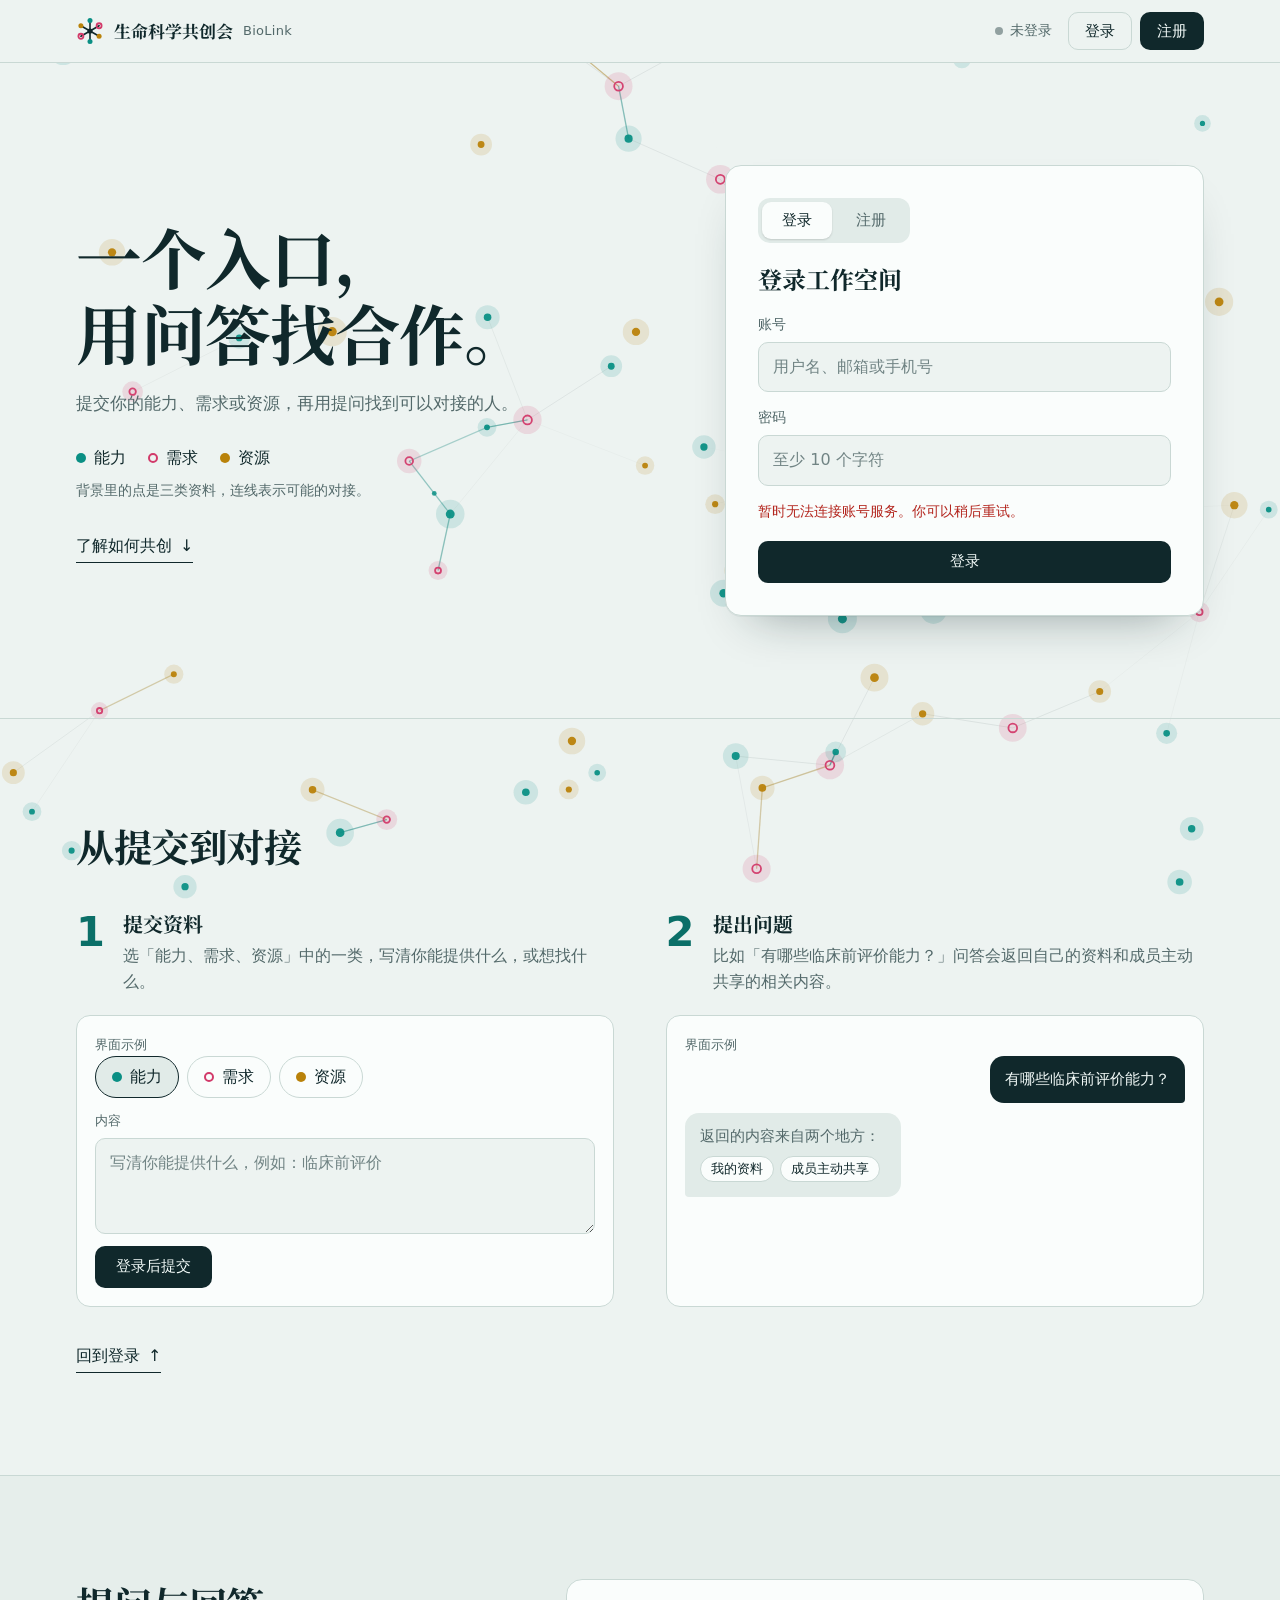
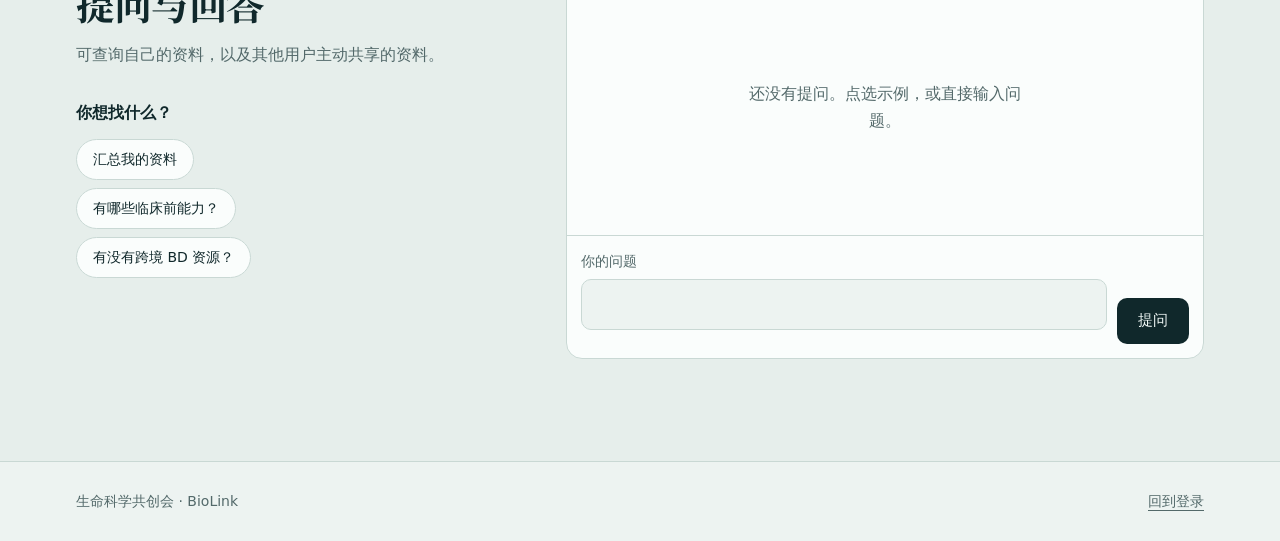
==== commit 38669870: "Use one contact field and require verification for registration" ====
--- a/workspace.html
+++ b/workspace.html
@@ -45,11 +45,6 @@
       <div class="tabs" aria-label="账号操作"><button id="login-mode" type="button" aria-pressed="true">登录</button><button id="register-mode" type="button" aria-pressed="false">注册</button></div>
       <h2 id="auth-title">登录工作空间</h2>
       <form id="auth-form">
-        <fieldset id="register-methods" hidden><legend class="sr-only">注册方式</legend><div class="register-methods">
-          <label><input type="radio" name="channel" value="email"><span>邮箱</span></label>
-          <label><input type="radio" name="channel" value="sms"><span>手机号</span></label>
-          <label id="legacy-method"><input type="radio" name="channel" value="username" checked><span>用户名</span></label>
-        </div></fieldset>
         <label><span id="identity-label">账号</span><input id="identity" name="name" required maxlength="254" autocomplete="username" placeholder="用户名、邮箱或手机号"></label>
         <div id="verification-field" hidden>
           <label for="verification-code">验证码</label><div class="verification-row">
